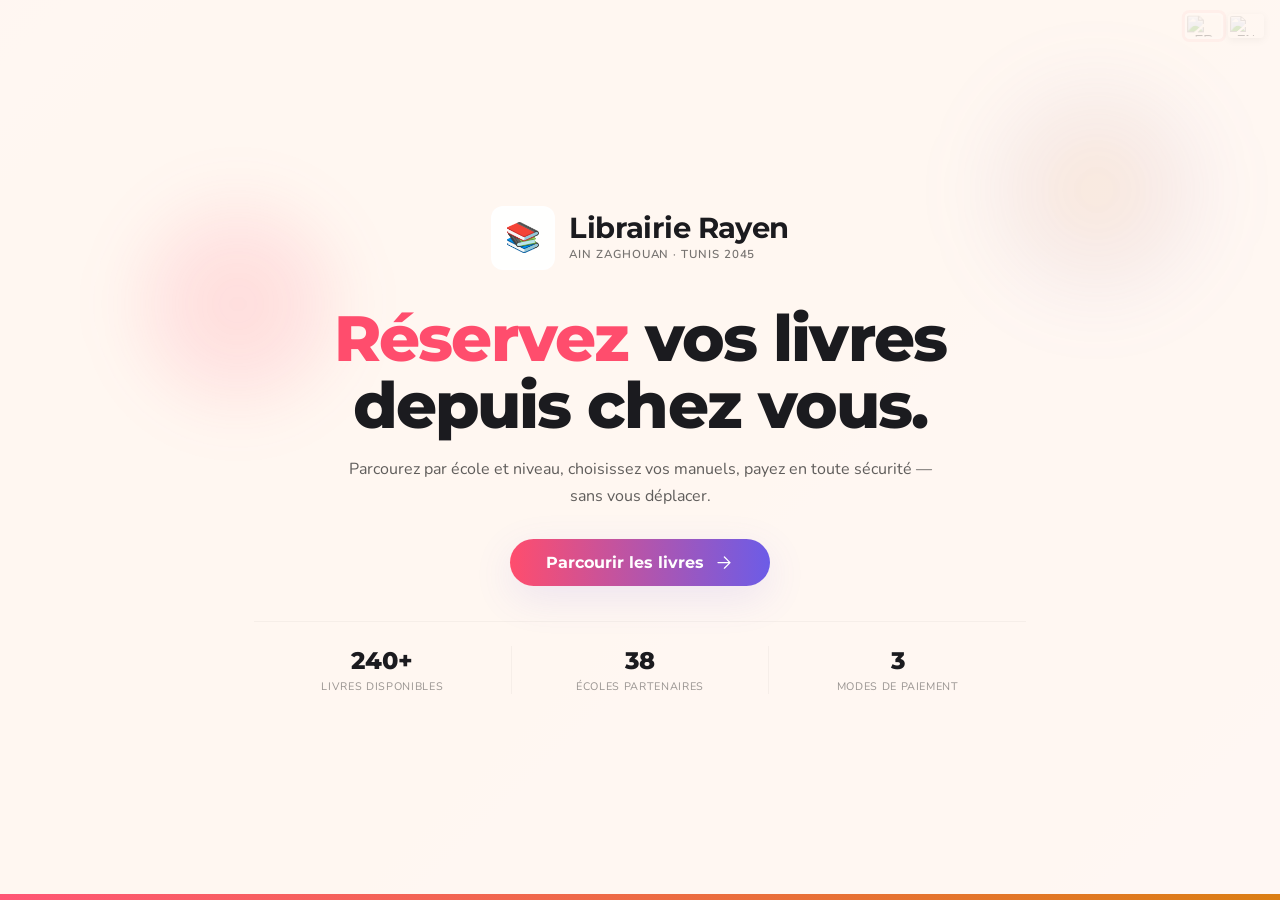
==== index.html @ 4db8aa63 "Add files via upload" ====
<!DOCTYPE html>
<html lang="fr">
<head>
<meta charset="UTF-8">
<meta name="viewport" content="width=device-width, initial-scale=1.0">
<title>Librairie Rayen</title>
<link href="https://fonts.googleapis.com/css2?family=Montserrat:wght@600;700&family=Nunito:wght@400;600&family=Sora:wght@400;500;600;700;800&family=Inter:wght@400;500;600&display=swap" rel="stylesheet">
<script src="https://cdnjs.cloudflare.com/ajax/libs/jspdf/2.5.1/jspdf.umd.min.js"></script>
<script src="https://cdnjs.cloudflare.com/ajax/libs/xlsx/0.18.5/xlsx.full.min.js"></script>
<script src="https://www.gstatic.com/firebasejs/9.22.0/firebase-app-compat.js"></script>
<script src="https://www.gstatic.com/firebasejs/9.22.0/firebase-database-compat.js"></script>
<script src="https://www.gstatic.com/firebasejs/9.22.0/firebase-storage-compat.js"></script>
<link rel="icon" href="logo.png" type="image/png">
<link rel="stylesheet" href="style.css?v=10">
</head>
<body>

<!-- SVG sprite -->
<svg xmlns="http://www.w3.org/2000/svg" style="display:none">
  <symbol id="icon-search" viewBox="0 0 24 24">
    <path d="M21 21l-4.35-4.35M10.5 18a7.5 7.5 0 1 1 0-15 7.5 7.5 0 0 1 0 15z" stroke="currentColor" stroke-width="1.6" stroke-linecap="round" stroke-linejoin="round" fill="none"/>
  </symbol>
  <symbol id="icon-cart" viewBox="0 0 24 24">
    <path d="M3 3h2l.8 4.8A2 2 0 0 0 7.8 10h8.4a2 2 0 0 0 1.98-1.68L20 6H6" stroke="currentColor" stroke-width="1.6" stroke-linecap="round" stroke-linejoin="round" fill="none"/>
    <circle cx="9" cy="20" r="1.4" fill="currentColor"/><circle cx="18" cy="20" r="1.4" fill="currentColor"/>
  </symbol>
  <symbol id="icon-book-stack" viewBox="0 0 24 24">
    <path d="M3 6h14v11H3zM21 5v13" stroke="currentColor" stroke-width="1.4" stroke-linecap="round" stroke-linejoin="round" fill="none"/>
    <path d="M3 10h14" stroke="currentColor" stroke-width="1.2" stroke-linecap="round" />
  </symbol>
  <symbol id="icon-phone" viewBox="0 0 24 24">
    <path d="M22 16.92v3a1 1 0 0 1-1.11 1 19.76 19.76 0 0 1-8.63-3.07 19.5 19.5 0 0 1-6-6A19.76 19.76 0 0 1 3.09 3.11 1 1 0 0 1 4.1 2h3a1 1 0 0 1 1 .75c.12.56.33 1.1.61 1.6a1 1 0 0 1-.24 1.08L7.6 7.6a14 14 0 0 0 6 6l1.1-1.1a1 1 0 0 1 1.08-.24c.5.28 1.04.49 1.6.61a1 1 0 0 1 .75 1v3z" fill="none" stroke="currentColor" stroke-width="1.4" stroke-linecap="round" stroke-linejoin="round"/>
  </symbol>
  <symbol id="icon-user" viewBox="0 0 24 24">
    <path d="M20 21v-2a4 4 0 0 0-4-4H8a4 4 0 0 0-4 4v2" stroke="currentColor" stroke-width="1.4" stroke-linecap="round" stroke-linejoin="round" fill="none"/>
    <circle cx="12" cy="7" r="4" stroke="currentColor" stroke-width="1.4" fill="none"/>
  </symbol>
  <symbol id="icon-check" viewBox="0 0 24 24">
    <path d="M20 6L9 17l-5-5" stroke="currentColor" stroke-width="1.8" stroke-linecap="round" stroke-linejoin="round" fill="none"/>
  </symbol>
  <symbol id="icon-arrow-right" viewBox="0 0 24 24">
    <path d="M5 12h14M13 5l7 7-7 7" stroke="currentColor" stroke-width="1.6" stroke-linecap="round" stroke-linejoin="round" fill="none"/>
  </symbol>
</svg>

<!-- Draggable lang flags -->
<div id="langBar">
  <button class="lbtn on" onclick="setLang('fr')" title="Français"><img src="https://flagcdn.com/w40/fr.png" alt="FR"></button>
  <button class="lbtn" onclick="setLang('en')" title="English"><img src="https://flagcdn.com/w40/gb.png" alt="EN"></button>
</div>
<div class="toast" id="toast"></div>

<!-- ════ PAGE 1 — HERO ════ -->
<div class="page active" id="p1">
  <div class="hero-geo" aria-hidden="true"></div>
  <div class="hero-bg" aria-hidden="true" style="background-image:url('https://images.unsplash.com/photo-1503264116251-35a269479413?auto=format&fit=crop&w=1600&q=80')"></div>
  <div class="hero-stripe"></div>
  <div class="hero-body">
    <div class="hbrand">
      <div class="hlogo" id="hLogo"><img id="hLogoImg" src="" alt="" style="display:none"><span class="hfb" id="hLogoFb">📚</span></div>
      <div class="hname-wrap">
        <div class="hname" id="hName">Librairie Rayen</div>
        <div class="htag" id="hTag">Ain Zaghouan · Tunis 2045</div>
      </div>
    </div>
    <h1 class="hero-h1"><em data-t="h1a">Réservez</em> <span data-t="h1b">vos livres</span><br><span data-t="h1c">depuis chez vous.</span></h1>
    <p class="hero-sub" id="heroSub">Parcourez par école et niveau, choisissez vos manuels, payez en toute sécurité — sans vous déplacer.</p>
    <button class="hero-cta" onclick="go('p2')">
      <span data-t="ctabtn">Parcourir les livres</span>
      <svg class="icon icon-arrow-right" aria-hidden="true"><use href="#icon-arrow-right"></use></svg>
    </button>
    <div class="hmetrics">
      <div class="hm"><div class="hm-val">240+</div><div class="hm-lbl" data-t="m1">Livres disponibles</div></div>
      <div class="hm"><div class="hm-val">38</div><div class="hm-lbl" data-t="m2">Écoles partenaires</div></div>
      <div class="hm"><div class="hm-val">3</div><div class="hm-lbl" data-t="m3">Modes de paiement</div></div>
    </div>
  </div>
</div>

<!-- ════ PAGE 2 — CATALOG ════ -->
<div class="page" id="p2">
  <nav class="topnav">
    <div class="nav-brand">
      <div class="nav-lb" id="nLb2"><img id="nLi2" src="" alt="" style="display:none"><span class="nfb" id="nLf2">📚</span></div>
      <div class="nav-n" id="nN2">Librairie Rayen</div>
    </div>
    <div class="nav-acts">
      <button class="nbtn" onclick="go('p1')" data-t="back">← Accueil</button>
      <button class="nbtn cta" onclick="showAdminLogin()">Admin</button>
    </div>
  </nav>
  <div class="pbody">
    <div class="phead"><h1 data-t="p2title">Trouvez vos livres</h1><p id="p2sub">Sélectionnez votre école et votre niveau pour voir la liste des manuels.</p></div>
    <div class="srch-wrap">
      <span class="srch-ico" aria-hidden="true">
        <svg class="icon icon-search" role="img" aria-hidden="true"><use href="#icon-search"></use></svg>
      </span>
      <input class="srch-inp" id="srch" data-t-ph="searchph" placeholder="Rechercher — titre, matière, EAN..." oninput="doSearch(this.value)">
      <button class="srch-clr" id="srchClr" onclick="clearSearch()">✕</button>
    </div>
    <div class="fbar">
      <div class="fg"><label data-t="schoollbl">École</label>
        <select id="schoolSel" onchange="onSchoolChange()"><option value="" data-t-opt="chooseschool">— Choisir une école —</option></select>
      </div>
      <div class="fg"><label data-t="levellbl">Niveau</label>
        <select id="levelSel"><option value="" data-t-opt="chooselevel">— Choisir un niveau —</option></select>
      </div>
      <button class="fbtn" onclick="filterBooks()" data-t="search">Rechercher</button>
    </div>
    <div id="booksArea">
      <div class="empty-state"><span class="es-ico" aria-hidden="true"><svg class="icon icon-book-stack" role="img" aria-hidden="true"><use href="#icon-book-stack"></use></svg></span><div class="es-title" data-t="empty1">Sélectionnez votre école et niveau</div><p data-t="empty2">Utilisez les filtres ci-dessus pour trouver les manuels requis.</p></div>
    </div>
  </div>
  <div class="cart-bar" id="cartBar">
    <div class="cart-left">
      <span class="cbadge" id="cbadge">0 article(s)</span>
      <span class="ctot-lbl"><span data-t="total">Total :</span> <strong id="ctot">0.000 TND</strong></span>
    </div>
    <div class="cart-actions">
      <button class="cart-btn btn-reserve" id="btnRes" onclick="go('p4')" disabled>
        <svg class="icon icon-check" aria-hidden="true"><use href="#icon-check"></use></svg>
        <span data-t="butnres">Réserver</span>
      </button>
      <button class="cart-btn btn-order" id="btnOrd" onclick="go('p3')" disabled>
        <svg class="icon icon-cart" aria-hidden="true"><use href="#icon-cart"></use></svg>
        <span data-t="butnord">Commander</span>
      </button>
      <button class="cart-btn btn-devis" id="btnDevis" onclick="go('p5')" disabled>
        📋
        <span>Devis</span>
      </button>
    </div>
  </div>
</div>

<!-- ════ PAGE 3 — COMMANDER ════ -->
<div class="page" id="p3">
  <nav class="topnav">
    <div class="nav-brand">
      <div class="nav-lb" id="nLb3"><img id="nLi3" src="" alt="" style="display:none"><span class="nfb" id="nLf3">📚</span></div>
      <div class="nav-n" id="nN3">Librairie Rayen</div>
    </div>
    <div class="nav-acts"><button class="nbtn" onclick="go('p2')" data-t="backbooks">← Retour</button></div>
  </nav>
  <div class="pbody">
    <div class="phead"><h1 data-t="p3title">Finaliser la commande</h1><p data-t="p3sub">Vérifiez votre sélection, remplissez vos coordonnées et confirmez.</p></div>
    <div class="co-grid">
      <div>
        <div class="cocard">
          <div class="coh"><span class="dot"></span><span data-t="yourinfo">Vos informations</span></div>
          <div class="fgrp"><label data-t="fullname">Nom complet</label><input type="text" id="fname" placeholder="Ahmed Ben Salah" oninput="syncCard()"></div>
          <div class="frow">
            <div class="fgrp"><label data-t="phone">Téléphone</label><input type="tel" id="fphone" placeholder="+216 XX XXX XXX"></div>
            <div class="fgrp"><label data-t="emaill">Email (optionnel)</label><input type="email" id="femail" placeholder="ahmed@email.com"></div>
          </div>
          <div class="fgrp"><label data-t="addresslbl">Adresse de livraison</label><textarea id="faddr" placeholder="Rue, Ville, Code postal, Gouvernorat..."></textarea></div>
        </div>
        <div class="cocard">
          <div class="coh"><span class="dot"></span><span data-t="paymethod">Mode de paiement</span></div>
          <div class="ptabs">
            <button class="ptab on" onclick="switchPay('visa')">💳 Visa Card</button>
            <button class="ptab" onclick="switchPay('edinar')">🇹🇳 E-Dinar</button>
            <button class="ptab" onclick="switchPay('cash')">💵 <span data-t="cash">Espèces</span></button>
          </div>
          <div class="ppanel on" id="pp-visa">
            <div class="card-vis">
              <div class="cv-chip"></div>
              <div class="cv-num" id="cvNum">•••• •••• •••• ••••</div>
              <div class="cv-foot">
                <div><div style="font-size:.58rem;opacity:.6;margin-bottom:2px" data-t="holder">TITULAIRE</div><div id="cvName" style="font-family:'Sora',sans-serif;font-weight:700;font-size:.8rem">VOTRE NOM</div></div>
                <div style="text-align:right"><div style="font-size:.58rem;opacity:.6;margin-bottom:2px">EXPIRE</div><div id="cvExp" style="font-family:'Sora',sans-serif;font-weight:700;font-size:.8rem">MM/AA</div></div>
              </div>
            </div>
            <div class="fgrp"><label data-t="cardnum">Numéro de carte</label><input type="text" id="vc-n" placeholder="1234 5678 9012 3456" maxlength="19" oninput="fmtCard(this);syncCard()"></div>
            <div class="frow">
              <div class="fgrp"><label data-t="expiry">Expiration</label><input type="text" id="vc-e" placeholder="MM/AA" maxlength="5" oninput="fmtExp(this);syncCard()"></div>
              <div class="fgrp"><label>CVV</label><input type="text" id="vc-c" placeholder="•••" maxlength="3"></div>
            </div>
          </div>
          <div class="ppanel" id="pp-edinar">
            <div class="edin-vis">
              <div style="font-family:'Sora',sans-serif;font-size:.98rem;font-weight:700">🇹🇳 Carte E-Dinar</div>
              <div><div style="font-family:'Sora',sans-serif;font-size:.88rem;letter-spacing:.18em;opacity:.85" id="edNum">•••• •••• •••• ••••</div><div style="font-size:.68rem;opacity:.6;margin-top:3px" id="edName">TITULAIRE</div></div>
            </div>
            <div class="fgrp"><label data-t="edinarlbl">Numéro E-Dinar</label><input type="text" id="ed-n" placeholder="1234 5678 9012 3456" maxlength="19" oninput="fmtCard(this);syncEdinar()"></div>
            <div class="fgrp"><label data-t="pinlbl">Code PIN</label><input type="password" id="ed-p" placeholder="••••" maxlength="4"></div>
          </div>
          <div class="ppanel" id="pp-cash">
            <div class="cash-panel">
              <div class="cash-ico">💵</div>
              <div class="cash-title" data-t="cash-title">Paiement à la livraison</div>
              <p class="cash-sub" data-t="cash-sub">Vos livres seront préparés et livrés. Vous payez en espèces à la réception. Aucune carte requise.</p>
            </div>
          </div>
        </div>
      </div>
      <div>
        <div class="cocard">
          <div class="coh"><span class="dot"></span><span data-t="ordersumm">Récapitulatif</span></div>
          <div id="orderSumm"></div>
          <button class="cfm-btn" onclick="confirmOrder('order')" data-t="confirmpay">Confirmer la commande →</button>
          <div class="sec-note">🔒 <span data-t="secured">Sécurisé · Données protégées</span></div>
        </div>
      </div>
    </div>
  </div>
</div>

<!-- ════ PAGE 4 — RÉSERVER ════ -->
<div class="page" id="p4">
  <nav class="topnav">
    <div class="nav-brand">
      <div class="nav-lb" id="nLb4"><img id="nLi4" src="" alt="" style="display:none"><span class="nfb" id="nLf4">📚</span></div>
      <div class="nav-n" id="nN4">Librairie Rayen</div>
    </div>
    <div class="nav-acts"><button class="nbtn" onclick="go('p2')" data-t="backbooks">← Retour</button></div>
  </nav>
  <div class="pbody" style="max-width:620px">
    <div class="phead" style="margin-bottom:1.4rem">
      <h1 data-t="p4title">Réserver mes livres</h1>
      <p data-t="p4sub">Laissez vos coordonnées pour confirmer la réservation.</p>
    </div>
    <div class="delivery-notice">
      <div class="dn-ico">🚚</div>
      <div class="dn-text">
        <div class="dn-title" data-t="dn-title">Délai de disponibilité</div>
        <div class="dn-body" id="deliveryNotice">Votre commande sera disponible en magasin ou livrée à domicile sous <strong>3 à 5 jours ouvrables</strong> après confirmation de la réservation. Vous recevrez un appel de notre équipe pour vous informer de la date exacte. Librairie Rayen — Tél : +216 46.881.645.<br><br>⚠️ <strong>Un acompte de 30% du montant total</strong> est requis au moment de la réservation pour confirmer votre commande.</div>
      </div>
    </div>
    <div class="res-summ" id="resSumm"></div>
    <div class="cocard" style="margin-bottom:0">
      <div class="coh"><span class="dot" style="background:var(--green)"></span><span data-t="yourinfo">Vos informations</span></div>
      <div class="fgrp"><label data-t="fullname">Nom complet</label><input type="text" id="rfname" placeholder="Ahmed Ben Salah" oninput="syncResCard();syncResEdinar()"></div>
      <div class="fgrp"><label data-t="phone">Téléphone</label><input type="tel" id="rfphone" placeholder="+216 XX XXX XXX"></div>
      <div class="coh" style="margin-top:.8rem"><span class="dot" style="background:var(--green)"></span><span data-t="paymethod">Mode de paiement</span></div>
      <div class="ptabs">
        <button class="ptab on" id="rtab-cash" onclick="switchResPay('cash')">💵 <span data-t="cash">Espèces</span></button>
        <button class="ptab" id="rtab-visa" onclick="switchResPay('visa')">💳 Visa Card</button>
        <button class="ptab" id="rtab-edinar" onclick="switchResPay('edinar')">🇹🇳 E-Dinar</button>
      </div>
      <div class="ppanel on" id="rp-cash">
        <div class="cash-panel">
          <div class="cash-ico">💵</div>
          <div class="cash-title" data-t="cash-title">Paiement à la livraison</div>
          <p class="cash-sub" data-t="cash-sub">Vos livres seront préparés et livrés. Vous payez en espèces à la réception.</p>
        </div>
      </div>
      <div class="ppanel" id="rp-visa">
        <div class="card-vis">
          <div class="cv-chip"></div>
          <div class="cv-num" id="rcvNum">•••• •••• •••• ••••</div>
          <div class="cv-foot">
            <div><div style="font-size:.58rem;opacity:.6;margin-bottom:2px" data-t="holder">TITULAIRE</div><div id="rcvName" style="font-family:'Sora',sans-serif;font-weight:700;font-size:.8rem">VOTRE NOM</div></div>
            <div style="text-align:right"><div style="font-size:.58rem;opacity:.6;margin-bottom:2px">EXPIRE</div><div id="rcvExp" style="font-family:'Sora',sans-serif;font-weight:700;font-size:.8rem">MM/AA</div></div>
          </div>
        </div>
        <div class="fgrp"><label data-t="cardnum">Numéro de carte</label><input type="text" id="rvc-n" placeholder="1234 5678 9012 3456" maxlength="19" oninput="fmtCard(this);syncResCard()"></div>
        <div class="frow">
          <div class="fgrp"><label data-t="expiry">Expiration</label><input type="text" id="rvc-e" placeholder="MM/AA" maxlength="5" oninput="fmtExp(this);syncResCard()"></div>
          <div class="fgrp"><label>CVV</label><input type="text" id="rvc-c" placeholder="•••" maxlength="3"></div>
        </div>
      </div>
      <div class="ppanel" id="rp-edinar">
        <div class="edin-vis">
          <div style="font-family:'Sora',sans-serif;font-size:.98rem;font-weight:700">🇹🇳 Carte E-Dinar</div>
          <div><div style="font-family:'Sora',sans-serif;font-size:.88rem;letter-spacing:.18em;opacity:.85" id="redNum">•••• •••• •••• ••••</div><div style="font-size:.68rem;opacity:.6;margin-top:3px" id="redName">TITULAIRE</div></div>
        </div>
        <div class="fgrp"><label data-t="edinarlbl">Numéro E-Dinar</label><input type="text" id="red-n" placeholder="1234 5678 9012 3456" maxlength="19" oninput="fmtCard(this);syncResEdinar()"></div>
        <div class="fgrp"><label data-t="pinlbl">Code PIN</label><input type="password" id="red-p" placeholder="••••" maxlength="4"></div>
      </div>
      <div style="margin-top:1rem;border-top:1px solid var(--bd);padding-top:1rem">
        <div class="coh" style="margin-bottom:.65rem"><span class="dot" style="background:var(--orange)"></span><span>Avance souhaitée</span></div>
        <div style="background:var(--op);border:1.5px solid var(--olt);border-radius:var(--rs);padding:.85rem 1rem">
          <div style="display:flex;align-items:center;justify-content:space-between;margin-bottom:.55rem">
            <span style="font-size:.8rem;color:var(--tx2);font-weight:500">Minimum requis (30%)</span>
            <span id="avanceMin30" style="font-family:'Sora',sans-serif;font-weight:700;font-size:.85rem;color:var(--oh)">—</span>
          </div>
          <div style="display:flex;align-items:center;gap:.6rem">
            <input type="number" id="avanceInput" min="0" step="0.001" placeholder="Laisser vide = 30% minimum"
              style="flex:1;padding:9px 12px;border:1.5px solid var(--olt);border-radius:var(--rs);font-size:.88rem;outline:none;font-family:'Inter',sans-serif;background:white;color:var(--tx);transition:border-color .18s"
              oninput="checkAvance(this)">
            <span style="font-size:.85rem;font-weight:700;color:var(--oh);white-space:nowrap">TND</span>
          </div>
          <div id="avanceMsg" style="font-size:.75rem;margin-top:6px;color:var(--tx3)">Vous pouvez payer plus de 30% si vous le souhaitez.</div>
        </div>
      </div>
      <button class="res-submit" onclick="confirmOrder('reserve')" data-t="confirmres">Confirmer la réservation 📋</button>
    </div>
  </div>
</div>

<!-- ════ PAGE 5 — DEVIS ════ -->
<div class="page" id="p5">
  <nav class="topnav">
    <div class="nav-brand">
      <div class="nav-lb" id="nLb5"><img id="nLi5" src="" alt="" style="display:none"><span class="nfb" id="nLf5">📚</span></div>
      <div class="nav-n" id="nN5">Librairie Rayen</div>
    </div>
    <div class="nav-acts"><button class="nbtn" onclick="go('p2')">← Retour</button></div>
  </nav>
  <div class="pbody" style="max-width:680px">
    <div class="phead" style="margin-bottom:1.4rem">
      <h1>📋 Mon Devis</h1>
      <p>Consultez votre devis et téléchargez-le en PDF.</p>
    </div>
    <div class="cocard" style="margin-bottom:1.2rem">
      <div class="coh"><span class="dot"></span><span>Vos informations <em style="font-size:.75rem;font-weight:400;color:var(--tx3)">(optionnel)</em></span></div>
      <div class="fgrp"><label>Nom complet</label><input type="text" id="dv-name" placeholder="Ahmed Ben Salah"></div>
      <div class="fgrp"><label>Téléphone</label><input type="tel" id="dv-phone" placeholder="+216 XX XXX XXX"></div>
    </div>
    <div id="devisSumm"></div>
    <button class="cfm-btn" onclick="dlDevisPDF()" style="margin-top:1.2rem">📄 Télécharger le Devis PDF</button>
    <div class="sec-note" style="margin-top:.7rem">📋 <span>Devis non contractuel · Valable 30 jours</span></div>
  </div>
</div>

<!-- ════ ADMIN LOGIN ════ -->
<div id="al-page">
  <div style="position:absolute;top:16px;left:18px;display:flex;align-items:center;gap:9px">
    <div class="nav-lb"><img id="alLi" src="" alt="" style="display:none;width:100%;height:100%;object-fit:cover"><span id="alLf">📚</span></div>
    <span style="font-family:'Montserrat',sans-serif;font-size:.88rem;font-weight:700;color:#fff;opacity:.85" id="alN">Librairie Rayen</span>
  </div>
  <div class="alcard">
    <div class="alcard-ico">🔐</div>
    <h2 data-t="adminlogin">Accès Admin</h2>
    <p data-t="adminloginsub">Entrez vos identifiants pour accéder au tableau de bord.</p>
    <input class="alf" type="text" id="al-u" placeholder="Identifiant">
    <input class="alf" type="password" id="al-p" placeholder="Mot de passe">
    <button class="al-sub" onclick="doLogin()" data-t="signin">Se connecter</button>
    <div class="al-err" id="alerr"></div>
    <button onclick="go('p1')" style="margin-top:.7rem;background:none;border:none;color:var(--tx3);cursor:pointer;font-size:.78rem;text-decoration:underline" data-t="backsite">← Retour au site</button>
  </div>
</div>

<!-- ════ ADMIN DASHBOARD ════ -->
<div id="adm-page">
  <div class="adm-nav">
    <div class="adm-brand">
      <div class="adm-lb" id="aLb"><img id="aLi" src="" alt="" style="display:none;width:100%;height:100%;object-fit:cover"><span class="afb" id="aLf">📚</span></div>
      <div class="adm-n" id="aN">Librairie Rayen</div>
      <span class="adm-tag">ADMIN</span>
    </div>
    <div style="display:flex;align-items:center;gap:.7rem">
      <button id="remiseToggleBtn" onclick="toggleRemise()" title="Activer / Désactiver la remise 10%" style="background:rgba(255,255,255,.12);border:1.5px solid rgba(255,255,255,.25);border-radius:999px;padding:6px 14px;color:white;font-size:.78rem;font-weight:700;cursor:pointer;display:flex;align-items:center;gap:6px;transition:all .2s">
        🏷️ Remise 10% : <span id="remiseBadge" style="background:rgba(255,255,255,.2);border-radius:4px;padding:1px 7px">OFF</span>
      </button>
      <div style="display:flex;align-items:center;gap:0;background:rgba(255,255,255,.12);border:1.5px solid #20cf9e;border-radius:999px;overflow:hidden;transition:all .2s" id="acompteWrap">
        <button onclick="toggleAcompte()" title="Activer / Désactiver l'acompte" style="background:none;border:none;padding:6px 12px;color:white;font-size:.78rem;font-weight:700;cursor:pointer;display:flex;align-items:center;gap:6px;white-space:nowrap">
          💳 Avance : <span id="acompteBadge" style="background:#20cf9e;border-radius:4px;padding:1px 7px">ON</span>
        </button>
        <div id="acompteInputArea" style="display:flex;align-items:center;gap:4px;padding:0 10px 0 0">
          <input id="acompteInp" type="number" min="0" step="0.001" placeholder="30%" title="Laisser vide = 30% · Minimum 30% du total"
            style="width:72px;padding:3px 6px;border-radius:4px;border:none;font-size:.78rem;font-weight:600;outline:none;text-align:center;background:rgba(255,255,255,.9);color:#1B1B1F"
            oninput="validateAcompteInp(this)" onchange="saveAcompteDefault(this)">
          <span style="color:rgba(255,255,255,.7);font-size:.75rem">TND</span>
        </div>
      </div>
      <button id="exceptionBtn" onclick="toggleException()" title="Autoriser une avance inférieure à 30% (exception admin)" style="background:rgba(255,255,255,.12);border:1.5px solid rgba(255,165,0,.6);border-radius:999px;padding:6px 14px;color:white;font-size:.78rem;font-weight:700;cursor:pointer;display:flex;align-items:center;gap:6px;transition:all .2s">
        ⚡ Exception : <span id="exceptionBadge" style="background:rgba(255,255,255,.2);border-radius:4px;padding:1px 7px">OFF</span>
      </button>
      <button id="livraisonToggleBtn" onclick="toggleLivraison()" title="Activer/désactiver les frais de livraison" style="background:rgba(255,255,255,.12);border:1.5px solid rgba(255,255,255,.25);border-radius:999px;padding:6px 14px;color:white;font-size:.78rem;font-weight:700;cursor:pointer;display:flex;align-items:center;gap:6px;transition:all .2s">
        🚚 Livraison : <span id="livraisonBadge" style="background:rgba(255,255,255,.2);border-radius:4px;padding:1px 7px">ON</span>
      </button>
      <button class="adm-out" onclick="logout()" data-t="signout">Déconnexion →</button>
    </div>
  </div>
  <div class="adm-tabs">
    <button class="atab on" onclick="aTab(0)">📊 <span data-t="tab-dash">Tableau de bord</span></button>
    <button class="atab" onclick="aTab(1)">📦 <span data-t="tab-res">Commandes</span></button>
    <button class="atab" onclick="aTab(2)">📋 <span data-t="tab-resv">Réservations</span></button>
    <button class="atab" onclick="aTab(3)">👥 <span data-t="tab-cli">Clients</span></button>
    <button class="atab" onclick="aTab(4)">🧾 <span data-t="tab-rec">Reçus</span></button>
    <button class="atab" onclick="aTab(5)">⚙️ <span data-t="tab-set">Paramètres</span></button>
    <button class="atab" onclick="aTab(6)">📤 <span>Fournisseur</span></button>
  </div>
  <div class="abody">
    <div class="tpanel on" id="tp-0"><div class="stats-row" id="statsRow"></div><div id="recentWrap"></div></div>
    <div class="tpanel" id="tp-1"><div class="twrap"><table class="dtable"><thead><tr><th>#</th><th>Nom</th><th>Tél</th><th>Adresse</th><th>École</th><th>Niveau</th><th>Qté</th><th>Total</th><th>Paiement</th><th>Statut</th><th>Date</th><th>Action</th></tr></thead><tbody id="ordBody"></tbody></table></div><div id="ordMore" style="text-align:center;margin-top:10px"></div></div>
    <div class="tpanel" id="tp-2"><div class="twrap"><table class="dtable"><thead><tr><th>#</th><th>Nom</th><th>Tél</th><th>École</th><th>Niveau</th><th>Qté</th><th>Total</th><th>Paiement</th><th>Statut</th><th>Date</th><th>Action</th></tr></thead><tbody id="resvBody"></tbody></table></div><div id="resvMore" style="text-align:center;margin-top:10px"></div></div>
    <div class="tpanel" id="tp-3"><div class="twrap"><table class="dtable"><thead><tr><th>#</th><th>Nom</th><th>Tél</th><th>Adresse</th><th>Commandes</th><th>Dépensé</th><th>Dernière</th></tr></thead><tbody id="cliBody"></tbody></table></div><div id="cliMore" style="text-align:center;margin-top:10px"></div></div>
    <div class="tpanel" id="tp-4"><div class="sec-h">🧾 <span data-t="receipts-list">Tous les reçus</span></div><div class="twrap" id="recWrap"></div><div id="recMore" style="text-align:center;margin-top:10px"></div></div>
    <div class="tpanel" id="tp-5">
      <div class="set-grid">
        <!-- Identity -->
        <div class="set-card">
          <h3>🏷️ Identité de la librairie</h3>
          <div style="margin-bottom:.65rem">
            <div style="display:flex;gap:18px;flex-wrap:wrap">
              <div>
                <div style="font-size:.67rem;font-weight:700;color:var(--tx3);text-transform:uppercase;letter-spacing:.07em;margin-bottom:4px">🖼️ Logo page d'accueil</div>
                <div style="font-size:.62rem;color:var(--tx3);margin-bottom:6px">Grand logo affiché sur la page principale</div>
                <label for="logoFile" class="logo-drop" style="display:block;cursor:pointer;max-width:180px">
                  <div class="logo-prev"><img id="lpImg" src="" alt="" style="display:none"><span class="lpfb" id="lpFb">📚</span></div>
                  <div style="font-family:'Sora',sans-serif;font-weight:600;font-size:.75rem;color:var(--orange)">Cliquer pour uploader</div>
                  <div style="font-size:.65rem;color:var(--tx3);margin-top:2px">PNG · JPG · SVG</div>
                </label>
                <input type="file" id="logoFile" accept="image/*" style="display:none" onchange="uploadLogo(this)">
                <button onclick="clearLogo()" style="margin-top:6px;background:#FEE2E2;border:none;border-radius:6px;padding:5px 12px;font-size:.7rem;color:#B91C1C;cursor:pointer;font-weight:600">🗑️ Effacer</button>
              </div>
              <div>
                <div style="font-size:.67rem;font-weight:700;color:var(--tx3);text-transform:uppercase;letter-spacing:.07em;margin-bottom:4px">🔵 Logo barre de navigation</div>
                <div style="font-size:.62rem;color:var(--tx3);margin-bottom:6px">Petit logo rond affiché en haut des pages</div>
                <label for="logoNavFile" class="logo-drop" style="display:block;cursor:pointer;max-width:180px">
                  <div class="logo-prev"><img id="lpNavImg" src="" alt="" style="display:none"><span class="lpfb" id="lpNavFb">🔵</span></div>
                  <div style="font-family:'Sora',sans-serif;font-weight:600;font-size:.75rem;color:var(--orange)">Cliquer pour uploader</div>
                  <div style="font-size:.65rem;color:var(--tx3);margin-top:2px">PNG · JPG · SVG</div>
                </label>
                <input type="file" id="logoNavFile" accept="image/*" style="display:none" onchange="uploadNavLogo(this)">
                <button onclick="clearNavLogo()" style="margin-top:6px;background:#FEE2E2;border:none;border-radius:6px;padding:5px 12px;font-size:.7rem;color:#B91C1C;cursor:pointer;font-weight:600">🗑️ Effacer</button>
              </div>
            </div>
          </div>
          <div class="srow"><span class="srow-lbl">Nom</span><input class="sinp" id="s-name" value="Librairie Rayen"></div>
          <div class="srow"><span class="srow-lbl">Accroche</span><input class="sinp" id="s-tag" value="Ain Zaghouan · Tunis 2045"></div>
          <div class="srow"><span class="srow-lbl">Téléphone</span><input class="sinp" id="s-tel" value="24 07 73 19"></div>
          <div class="srow"><span class="srow-lbl">Matricule Fiscal</span><input class="sinp" id="s-mf" value="1327827/GAM/000"></div>
          <div class="srow"><span class="srow-lbl">Adresse</span><input class="sinp" id="s-addr" value="Ain Zaghouan, Tunis 2045"></div>
          <button class="save-btn" onclick="saveIdentity()">💾 Sauvegarder</button>
        </div>
        <!-- Texts & Fees -->
        <div class="set-card">
          <h3>✏️ Textes & Frais</h3>
          <div class="srow"><span class="srow-lbl">Sous-titre héro</span><input class="sinp" id="s-hsub" value="Parcourez par école et niveau, payez en toute sécurité."></div>
          <div class="srow"><span class="srow-lbl">Frais de livraison (TND)</span><input class="sinp" id="s-del" type="number" step="0.5" value="3.000"></div>
          <div class="srow"><span class="srow-lbl">Note de livraison</span><input class="sinp" id="s-dnote" value="3 à 5 jours ouvrables après confirmation."></div>
          <button class="save-btn" onclick="saveTexts()">💾 Sauvegarder</button>
        </div>
        <!-- Order Button Control -->
        <div class="set-card">
          <h3>🛒 Bouton Commander</h3>
          <div class="srow" style="align-items:center;justify-content:space-between">
            <div>
              <span class="srow-lbl" style="display:block;margin-bottom:3px">Activer la commande en ligne</span>
              <span id="ord-status-lbl" style="font-size:.75rem;color:var(--tx3)">Les clients peuvent passer commande</span>
            </div>
            <label class="tog-wrap" title="Activer / Désactiver le bouton Commander">
              <input type="checkbox" id="tog-order" checked onchange="toggleOrderMode(this.checked)">
              <span class="tog-track"><span class="tog-thumb"></span></span>
            </label>
          </div>
          <div id="ord-alert" style="display:none;margin-top:.7rem;padding:9px 13px;background:#FEF0E8;border:1.5px solid var(--orange);border-radius:var(--rs);font-size:.8rem;color:var(--oh);font-weight:600">
            ⚠️ Le bouton Commander est désactivé — les clients ne peuvent pas passer de commande.
          </div>
        </div>
        <!-- Credentials -->
        <div class="set-card">
          <h3>🔑 Identifiants Admin</h3>
          <div class="srow"><span class="srow-lbl">Identifiant</span><input class="sinp" id="s-usr" value="admin"></div>
          <div class="srow"><span class="srow-lbl">Nouveau mot de passe</span><input class="sinp" id="s-pw" type="password" placeholder="••••••••"></div>
          <div class="srow"><span class="srow-lbl">Confirmer</span><input class="sinp" id="s-pw2" type="password" placeholder="••••••••"></div>
          <button class="save-btn" onclick="saveCreds()">💾 Sauvegarder</button>
        </div>
        <!-- Schools & Levels -->
        <div class="set-card">
          <h3>🏫 Écoles & Niveaux</h3>
          <div class="sl-grid">
            <div class="sl-col">
              <h4>Écoles</h4>
              <div class="tag-list" id="schoolTags"></div>
              <div class="trow"><input class="tinp" id="newSchool" placeholder="Ajouter une école..."><button class="tadd" onclick="addSchool()">+ Add</button></div>
            </div>
            <div class="sl-col">
              <h4>Niveaux par école</h4>
              <select id="schoolForLv" onchange="renderLvTags()" style="width:100%;padding:6px 9px;border:1.5px solid var(--bd);border-radius:var(--rs);font-size:.78rem;outline:none;font-family:'Inter',sans-serif;margin-bottom:.4rem;background:var(--slate)"><option value="">— Sélectionner école —</option></select>
              <div style="font-size:.7rem;font-weight:700;color:var(--tx3);margin-bottom:4px">Type d'école — générer les niveaux standards :</div>
              <div class="trow" style="margin-top:0;margin-bottom:.5rem;flex-wrap:wrap">
                <button class="tadd" style="background:#0EA5E9" title="GS, CP, CE1... 6ème...3ème... 2nde, 1ère, Terminale" onclick="generateStandardLevels('mission')">🏫 École de Mission</button>
                <button class="tadd" style="background:#8B5CF6" title="Maternelle, Préparatoire, 1ère...6ème année primaire, 7-9ème année, 1-3ème secondaire, Bac" onclick="generateStandardLevels('privee')">🏛️ École Privée</button>
              </div>
              <div class="tag-list" id="levelTags"></div>
              <div class="trow"><input class="tinp" id="newLv" placeholder="Ajouter un niveau..."><button class="tadd g" onclick="addLevel()">+ Add</button></div>
            </div>
          </div>
        </div>
        <!-- Books editor -->
        <div class="set-card" style="grid-column:1/-1">
          <h3>📚 Livres, EANs & Prix</h3>
          <div style="display:flex;gap:.6rem;margin-bottom:.75rem;flex-wrap:wrap">
            <select id="edSch" onchange="updEdLv()" style="padding:7px 10px;border:1.5px solid var(--bd);border-radius:var(--rs);font-size:.83rem;outline:none;font-family:'Inter',sans-serif;background:var(--slate)"><option value="">— École —</option></select>
            <select id="edLv" onchange="renderBookEd()" style="padding:7px 10px;border:1.5px solid var(--bd);border-radius:var(--rs);font-size:.83rem;outline:none;font-family:'Inter',sans-serif;background:var(--slate)"><option value="">— Niveau —</option></select>
          </div>
          <div id="bookEdArea" style="display:none">
            <div class="bed-hdr"><span>Titre</span><span>EAN-13</span><span>Matière</span><span>Prix HT</span><span>Img</span><span></span></div>
            <div id="bookRows"></div>
            <button class="add-bk" onclick="addBookRow()">+ Ajouter un livre</button>
            <button class="save-btn" onclick="saveBooks()" style="margin-left:.5rem">💾 Sauvegarder</button>
            <button class="save-btn" style="margin-left:.5rem;background:var(--orange);color:white" onclick="checkEanDuplicates()">🔍 Vérifier les EAN en double</button>
            <button class="save-btn" style="margin-left:.5rem;background:#DC2626;color:white" onclick="dedupeCurrentList()">🧹 Supprimer les doublons de cette liste</button>
            <button class="save-btn" style="margin-left:.5rem;background:#991B1B;color:white" onclick="dedupeBooksInLists()">🧹 Supprimer les doublons — toutes les écoles/niveaux</button>
            <label style="display:inline-flex;align-items:center;gap:.45rem;margin-left:.8rem;font-size:.78rem;color:var(--tx2);cursor:pointer" title="Recadre automatiquement l'image pour remplir la couverture sans bords blancs">
              <input type="checkbox" id="autoAdjustChk" onchange="autoAdjustImg=this.checked">
              ✂️ Ajuster l'image automatiquement
            </label>
            <div id="eanDupReport" style="margin-top:12px"></div>
          </div>
        </div>
        <!-- Import Excel -->
        <div class="set-card" style="grid-column:1/-1">
          <h3>📊 Importer depuis Excel</h3>
          <p style="font-size:.8rem;color:var(--tx3);margin-bottom:1rem">Le site traite tout automatiquement : crée les écoles et niveaux manquants, ajoute seulement les livres absents.</p>
          <div style="background:var(--slate);border-radius:8px;padding:10px 14px;font-size:.77rem;color:var(--tx2);margin-bottom:14px">
            <strong>Format du fichier :</strong>
            <div style="overflow-x:auto;margin-top:6px">
              <table style="border-collapse:collapse;font-size:.74rem;min-width:500px">
                <tr style="background:var(--navy);color:white">
                  <td style="padding:4px 10px;border-radius:4px 0 0 4px">Titre / Désignation</td>
                  <td style="padding:4px 10px">EAN / Ref</td>
                  <td style="padding:4px 10px">Matière</td>
                  <td style="padding:4px 10px">Prix</td>
                  <td style="padding:4px 10px">École</td>
                  <td style="padding:4px 10px;border-radius:0 4px 4px 0">Niveau / Classe</td>
                </tr>
                <tr style="color:var(--tx3)">
                  <td style="padding:4px 10px">Mathématiques</td>
                  <td style="padding:4px 10px">9782012345678</td>
                  <td style="padding:4px 10px">Maths</td>
                  <td style="padding:4px 10px">12.500</td>
                  <td style="padding:4px 10px">ISC</td>
                  <td style="padding:4px 10px">CP</td>
                </tr>
              </table>
            </div>
            <div style="margin-top:8px;font-size:.72rem;color:var(--tx3)">Les noms des colonnes peuvent varier — le site les détecte automatiquement. La colonne École peut contenir "ISC", "EIT", etc. — le site créera "École Primaire ISC", "Collège ISC", "Lycée ISC" selon le niveau détecté.</div>
          </div>
          <div style="display:flex;gap:.7rem;align-items:center;flex-wrap:wrap;margin-bottom:14px">
            <label style="background:var(--orange);color:white;border-radius:8px;padding:7px 18px;font-size:.85rem;font-weight:700;cursor:pointer">
              📂 Choisir fichier Excel
              <input type="file" id="xlFile" accept=".xlsx,.xls,.csv" style="display:none" onchange="handleExcelFile(this)">
            </label>
            <span id="xlFileName" style="font-size:.8rem;color:var(--tx3)">Aucun fichier sélectionné</span>
          </div>
          <!-- Aperçu + import (shown after file load) -->
          <div id="xlMapWrap" style="display:none">
            <div style="font-size:.78rem;color:var(--tx3);margin-bottom:8px" id="xlCount"></div>
            <!-- Colonnes détectées -->
            <div style="font-weight:700;font-size:.83rem;color:var(--navy);margin-bottom:8px;border-left:3px solid var(--orange);padding-left:8px">Colonnes détectées — vérifiez et corrigez si nécessaire</div>
            <div style="display:grid;grid-template-columns:repeat(auto-fill,minmax(155px,1fr));gap:8px;margin-bottom:14px">
              <div><div style="font-size:.68rem;font-weight:700;color:var(--tx3);margin-bottom:3px">TITRE / DÉSIGNATION</div><select id="xlColTitle" class="adm-inp" style="width:100%;font-size:.8rem" onchange="xlUpdatePreview();xlCheckConflicts()"></select></div>
              <div><div style="font-size:.68rem;font-weight:700;color:var(--tx3);margin-bottom:3px">EAN / REF</div><select id="xlColEan" class="adm-inp" style="width:100%;font-size:.8rem" onchange="xlUpdatePreview();xlCheckConflicts()"></select></div>
              <div><div style="font-size:.68rem;font-weight:700;color:var(--tx3);margin-bottom:3px">MATIÈRE <span style="font-weight:400">(opt.)</span></div><select id="xlColSubject" class="adm-inp" style="width:100%;font-size:.8rem" onchange="xlUpdatePreview();xlCheckConflicts()"><option value="-1">— Aucune —</option></select></div>
              <div><div style="font-size:.68rem;font-weight:700;color:var(--tx3);margin-bottom:3px">PRIX <span style="font-weight:400">(opt.)</span></div><select id="xlColPrix" class="adm-inp" style="width:100%;font-size:.8rem" onchange="xlUpdatePreview();xlCheckConflicts()"><option value="-1">— Aucune —</option></select></div>
            </div>
            <!-- École et Niveau détectés automatiquement (hidden) -->
            <select id="xlColSchool" style="display:none"></select>
            <select id="xlColLevel" style="display:none"></select>
            <!-- Aperçu 4 colonnes livre uniquement -->
            <div class="twrap" style="max-height:200px;overflow-y:auto;margin-bottom:14px">
              <table class="dtable">
                <thead><tr><th>Titre / Désignation</th><th>EAN / Ref</th><th>Matière</th><th>Prix</th></tr></thead>
                <tbody id="xlPrevBody"></tbody>
              </table>
            </div>
            <button class="save-btn" id="xlImportBtn" onclick="doExcelImport()" style="background:var(--green);font-size:.9rem;padding:.55rem 1.6rem">✅ Importer automatiquement</button>
          </div>
        </div>
        <!-- Stockage & Backup -->
        <div class="set-card" style="grid-column:1/-1">
          <h3>💾 Sauvegarde & Stockage</h3>
          <p style="font-size:.8rem;color:var(--tx3);margin-bottom:1rem">Vos données sont automatiquement sauvegardées dans le navigateur après chaque modification. Vous pouvez aussi forcer une sauvegarde ou réinitialiser.</p>
          <div style="display:flex;gap:.7rem;flex-wrap:wrap">
            <label style="display:flex;align-items:center;gap:.5rem;color:var(--tx2);font-size:.9rem"><input type="checkbox" id="autoSaveChk" checked onchange="toggleAutoSave(this.checked)"> Sauvegarde automatique</label>
            <button class="save-btn" onclick="saveDataToStorage()" style="background:var(--green)">💾 Sauvegarder maintenant</button>
            <button class="save-btn" onclick="exportData()" style="background:var(--navy);color:white">📥 Exporter JSON</button>
            <button class="save-btn" onclick="clearAllData()" style="background:#D63031;color:white">🗑️ Réinitialiser données</button>
          </div>
          <div style="margin-top:1rem;padding:.8rem;background:var(--slate);border-radius:var(--rs);font-size:.78rem;color:var(--tx3)">
            📊 <strong>Stockage local :</strong> <span id="storageInfo">—</span>
          </div>
        </div>
      </div>
    </div>
    <div class="tpanel" id="tp-6">
      <div class="sec-h">📤 Commande Fournisseur</div>
      <div style="padding:16px">
        <div style="background:var(--slate);border-radius:var(--rs);padding:14px;margin-bottom:14px;font-size:.82rem;color:var(--tx2)">
          Sélectionnez les commandes et/ou réservations clients, puis générez le bon de commande fournisseur.
        </div>
        <div style="display:flex;gap:.6rem;flex-wrap:wrap;margin-bottom:12px;align-items:center">
          <button class="save-btn" onclick="fourSelAll(1)" style="background:var(--green)">✅ Tout sélectionner</button>
          <button class="save-btn" onclick="fourSelAll(0)" style="background:var(--tx3)">☐ Tout désélectionner</button>
          <label style="display:flex;align-items:center;gap:.4rem;font-size:.82rem;color:var(--tx2);cursor:pointer;margin-left:8px">
            <input type="checkbox" id="fourInclOrders" checked onchange="renderFournisseur()"> Commandes
          </label>
          <label style="display:flex;align-items:center;gap:.4rem;font-size:.82rem;color:var(--tx2);cursor:pointer">
            <input type="checkbox" id="fourInclResvs" checked onchange="renderFournisseur()"> Réservations
          </label>
        </div>
        <div class="twrap" id="fourListWrap">
          <table class="dtable">
            <thead><tr>
              <th style="width:36px"><input type="checkbox" id="fourChkAll" onchange="fourSelAll(this.checked?1:0)" title="Tout cocher"></th>
              <th>#</th><th>Type</th><th>Client</th><th>École / Niveau</th><th>Livres</th><th>Date</th>
            </tr></thead>
            <tbody id="fourBody"></tbody>
          </table>
        </div>
        <div style="margin-top:14px;display:flex;gap:.7rem;flex-wrap:wrap;align-items:center">
          <button class="save-btn" style="background:var(--orange);color:white;font-size:.9rem;padding:.5rem 1.4rem" onclick="genFournisseurCmd()">📋 Générer la commande</button>
          <span id="fourSelCount" style="font-size:.8rem;color:var(--tx3)">0 sélectionné(s)</span>
        </div>
        <div id="fourResult" style="display:none;margin-top:20px">
          <div class="sec-h" style="margin-bottom:10px">📦 Résumé — Livres à commander</div>
          <div id="fourSummary" style="font-size:.8rem;color:var(--tx3);margin-bottom:10px"></div>
          <div class="twrap">
            <table class="dtable">
              <thead><tr><th>#</th><th>Titre</th><th>EAN</th><th style="text-align:right">Quantité</th></tr></thead>
              <tbody id="fourResBody"></tbody>
            </table>
          </div>
          <div style="margin-top:12px;display:flex;gap:.7rem;flex-wrap:wrap">
            <button class="save-btn" style="background:var(--navy);color:white" onclick="dlFournisseurExcel()">📊 Télécharger Excel</button>
            <button class="save-btn" style="background:var(--green);color:white" onclick="saveFournisseurHistory()">✅ Marquer comme envoyé au fournisseur</button>
          </div>
        </div>
        <div class="sec-h" style="margin-top:24px">🕓 Historique des envois fournisseur</div>
        <div style="font-size:.8rem;color:var(--tx2);margin-bottom:10px">Retrouvez ici les envois précédents — les commandes/réservations déjà incluses dans un envoi apparaissent avec le badge « ✅ Envoyé » dans la liste ci-dessus.</div>
        <div class="twrap">
          <table class="dtable">
            <thead><tr><th>Date d'envoi</th><th>Commandes/Résa.</th><th>Titres</th><th>Exemplaires</th><th>Actions</th></tr></thead>
            <tbody id="fourHistBody"></tbody>
          </table>
        </div>
      </div>
    </div>
  </div>
</div>

<!-- SUCCESS MODAL -->
<div class="mback" id="succModal">
  <div class="modal">
    <div class="modal-ico" id="succIco">✅</div>
    <div class="modal-title" id="succTitle">Commande confirmée</div>
    <p class="modal-msg" id="succMsg"></p>
    <div class="modal-btns">
      <button class="mbtn mb-or" onclick="dlPDF()" data-t="downloadpdf">📄 Télécharger le reçu</button>
      <button class="mbtn mb-out" onclick="closeModal()" data-t="returnhome">Retour à l'accueil</button>
    </div>
  </div>
</div>

<script src="script.js?v=43"></script>
</body>
</html>
---- style.css ----
/* ---------- style.css (version complète modifiée : mix Vibrant & Warm + lens hero + SVG icons) ---------- */
*,*::before,*::after{box-sizing:border-box;margin:0;padding:0}

/* Palette principale — modifie ici l'angle via --gradient-angle */
:root{
  /* mix palette (Vibrant & Warm) */
  --vibrant:#FF4D6D;      /* rose/vif */
  --accent:#6C5CE7;       /* violet d'accent */
  --warm:#D97706;         /* ambre chaud */
  --bg-soft:#FFF7F2;      /* fond crème doux */
  --text-dark:#1B1B1F;    /* texte principal sombre */
  --card:#FFFFFF;
  --gradient-angle:135deg;
  --hero-overlay-1: rgba(255,77,109,0.16);
  --hero-overlay-2: rgba(217,119,6,0.10);
  --hero-overlay-3: rgba(108,92,231,0.08);

  /* anciens (gardés pour compatibilité) */
  --navy:#0c6329;--navy2:#5cb1f7;--navy3:#2E4270;
  --orange:#E8601C;--oh:#C94E14;--op:#FEF0E8;--olt:#FDDEC8;
  --green:#20cf9e;--gh:#007F5C;--gp:#E6F7F2;
  --slate:#F5F6F9;--sf:#FFF;--bd:#E2E6EF;--bd2:#C8D0E0;
  --tx:#29447a;--tx2:#2c46bb;--tx3:#8A94A6;
  --r:10px;--rs:6px;--rl:14px;
  --sh:0 1px 4px rgba(27,43,75,.08),0 4px 16px rgba(27,43,75,.06);
  --shm:0 2px 8px rgba(27,43,75,.1),0 8px 32px rgba(27,43,75,.1);
  --shl:0 4px 16px rgba(27,43,75,.12),0 16px 48px rgba(27,43,75,.14);
}

/* Body & typographie */
body{font-family:'Nunito',Inter,sans-serif;background:var(--slate);color:var(--tx);min-height:100vh;overflow-x:hidden;-webkit-font-smoothing:antialiased}

/* ---------- SVG ICONS & HERO IMAGE HELPERS ---------- */
.icon{width:1.05em;height:1.05em;vertical-align:middle;display:inline-block;fill:none;stroke:currentColor}
.icon.icon-lg{width:1.6em;height:1.6em}
.hero-bg{position:absolute;inset:0;z-index:2;background-size:cover;background-position:center center;opacity:0.16;filter:contrast(1.02) saturate(1.08) blur(1.2px);pointer-events:none;transition:opacity .35s ease}
@media(max-width:720px){.hero-bg{opacity:0.08}}

/* LANG BAR */
#langBar{position:fixed;top:14px;right:16px;z-index:9999;display:flex;gap:6px;opacity:.2;transition:opacity .28s;cursor:grab;user-select:none}
#langBar:hover,#langBar.drag{opacity:1}
#langBar.drag{cursor:grabbing}
.lbtn{width:36px;height:24px;border-radius:4px;border:2px solid transparent;cursor:pointer;overflow:hidden;padding:0;background:none;transition:all .2s;box-shadow:0 2px 8px rgba(0,0,0,.25)}
.lbtn img{width:100%;height:100%;object-fit:cover;display:block}
.lbtn.on{border-color:white;box-shadow:0 0 0 3px rgba(255,77,109,.22);transform:scale(1.06)}

/* PAGE / VISIBILITE */
.page{display:none;min-height:100vh;flex-direction:column}
.page.active{display:flex}

/* ---------- HERO PRINCIPAL : MIX LINEAR + LENS (RADIAL) ---------- */
#p1{
  position:relative;
  overflow:hidden;
  align-items:center;
  justify-content:center;
  min-height:100vh;
  background: var(--bg-soft);
  background-image:
    linear-gradient(var(--gradient-angle), var(--hero-overlay-1) 0%, var(--hero-overlay-2) 35%, var(--hero-overlay-3) 100%);
  background-blend-mode:overlay;
}

/* Pseudo-lentilles / spots radiaux (hero-geo) */
#p1 .hero-geo{position:absolute;inset:0;pointer-events:none;z-index:1}
#p1 .hero-geo::before{
  content:'';
  position:absolute;
  left:-8%;
  top:-4%;
  width:680px;height:680px;border-radius:50%;
  background: radial-gradient(closest-side, rgba(255,77,109,0.18), rgba(255,77,109,0.06) 30%, transparent 35%);
  filter: blur(28px);
  transform: translateZ(0);
}
#p1 .hero-geo::after{
  content:'';
  position:absolute;
  right:-6%;
  bottom:-10%;
  width:520px;height:520px;border-radius:50%;
  background: radial-gradient(closest-side, rgba(217,119,6,0.12), rgba(108,92,231,0.06) 40%, transparent 45%);
  filter: blur(36px);
  transform: translateZ(0);
}

/* stripe warm bottom */
.hero-stripe{position:absolute;bottom:0;left:0;right:0;height:6px;background:linear-gradient(90deg,var(--vibrant),var(--warm));opacity:.95;z-index:3}

/* Hero contenu */
.hero-body{position:relative;z-index:4;text-align:center;padding:3rem 1.5rem;max-width:820px;width:100%}
.hbrand{display:flex;align-items:center;justify-content:center;gap:14px;margin-bottom:2.2rem}
.hlogo{width:64px;height:64px;border-radius:12px;overflow:hidden;background:rgba(255,255,255,.9);display:flex;align-items:center;justify-content:center;border:2px solid rgba(255,255,255,.5);flex-shrink:0}
.hlogo img{width:100%;height:100%;object-fit:cover}
.hlogo .hfb{font-size:1.8rem;line-height:1;color:var(--text-dark)}
.hname-wrap{text-align:left}
.hname{font-family:'Montserrat',sans-serif;font-size:1.8rem;font-weight:700;color:var(--text-dark);line-height:1;letter-spacing:-.02em}
.htag{font-size:.72rem;font-weight:600;color:rgba(27,27,27,.6);text-transform:uppercase;letter-spacing:.08em;margin-top:4px}

/* hero text */
.hero-h1{font-family:'Montserrat',sans-serif;font-size:clamp(2.4rem,6vw,4rem);font-weight:800;line-height:1.05;letter-spacing:-.03em;color:var(--text-dark);margin-bottom:1rem}
.hero-h1 em{font-style:normal;color:var(--vibrant)}
.hero-sub{font-size:1rem;color:rgba(27,27,27,.7);line-height:1.7;margin-bottom:1.8rem;max-width:600px;margin-left:auto;margin-right:auto}

/* CTA principal : gradient vibrant -> accent */
.hero-cta{
  display:inline-flex;align-items:center;gap:10px;
  background:linear-gradient(90deg,var(--vibrant),var(--accent));
  color:white;border:none;border-radius:999px;padding:14px 36px;
  font-family:'Montserrat',sans-serif;font-size:1rem;font-weight:700;cursor:pointer;transition:all .18s;
  box-shadow:0 12px 40px rgba(108,92,231,.12);
}
.hero-cta:hover{transform:translateY(-3px);box-shadow:0 18px 54px rgba(108,92,231,.16)}
.hero-cta .ic{transition:transform .18s}
.hero-cta svg{width:1.2em;height:1.2em;stroke:white}

/* metrics */
.hmetrics{display:flex;justify-content:center;margin-top:2.2rem;border-top:1px solid rgba(27,27,27,.04);padding-top:1.5rem}
.hm{flex:1;text-align:center;padding:0 1rem;border-right:1px solid rgba(27,27,27,.04)}
.hm:last-child{border-right:none}
.hm-val{font-family:'Montserrat',sans-serif;font-size:1.5rem;font-weight:800;color:var(--text-dark)}
.hm-lbl{font-size:.68rem;color:rgba(27,27,27,.45);text-transform:uppercase;letter-spacing:.06em;margin-top:4px}

/* ---------- BOOK COVERS & CARDS ---------- */
.bcover-fb{width:100%;height:100%;display:flex;flex-direction:column;align-items:center;justify-content:center;font-family:'Sora',sans-serif;font-size:.86rem;font-weight:700;color:white;padding:.7rem;text-align:center;line-height:1.4;background:linear-gradient(135deg,var(--vibrant),var(--warm))}

/* book card top accent strip */
.bcard::before{content:"";position:absolute;left:0;right:0;top:0;height:6px;border-radius:8px 8px 0 0;background:linear-gradient(90deg,var(--vibrant),var(--warm));display:block}
.cocard::before{content:"";position:absolute;left:0;right:0;top:0;height:6px;border-radius:8px 8px 0 0;background:linear-gradient(90deg,var(--vibrant),var(--warm));display:block}

/* ---------- ORIGINAL LAYOUT & COMPONENTS (gardés intacts) ---------- */
.h-eyebrow{display:inline-flex;align-items:center;gap:8px;border:1px solid rgba(255,255,255,.15);border-radius:4px;padding:6px 16px;font-size:.74rem;font-weight:500;color:rgba(255,255,255,.6);margin-bottom:1.4rem;letter-spacing:.04em;text-transform:uppercase}
.h-eyebrow span{width:6px;height:6px;border-radius:50%;background:var(--orange);flex-shrink:0;animation:pulse 2s infinite}
@keyframes pulse{0%,100%{opacity:1}50%{opacity:.4}}
.hero-geo{position:absolute;inset:0;pointer-events:none}
.hero-geo::before{content:'';position:absolute;right:-150px;top:-150px;width:460px;height:460px;border-radius:50%;border:1px solid rgba(255,255,255,.05)}
.hero-geo::after{content:'';position:absolute;right:-70px;top:-70px;width:260px;height:260px;border-radius:50%;border:1px solid rgba(255,255,255,.07)}
.topnav{background:var(--sf);border-bottom:1px solid var(--bd);padding:0 1.5rem;height:60px;display:flex;align-items:center;justify-content:space-between;position:sticky;top:0;z-index:200;box-shadow:0 1px 0 var(--bd),0 2px 12px rgba(27,43,75,.06)}
.nav-brand{display:flex;align-items:center;gap:10px}
.nav-lb{width:36px;height:36px;border-radius:50%;overflow:hidden;background:linear-gradient(135deg,var(--vibrant),var(--accent));display:flex;align-items:center;justify-content:center;border:none;flex-shrink:0}
.nav-lb img{width:100%;height:100%;object-fit:cover}
.nav-lb .nfb{font-size:1.1rem;line-height:1}
.nav-n{font-family:'Montserrat',sans-serif;font-size:1rem;font-weight:700;color:var(--text-dark);letter-spacing:-.01em}
.nav-acts{display:flex;gap:8px;align-items:center}
.nbtn{padding:7px 16px;border-radius:999px;font-size:.82rem;font-weight:600;cursor:pointer;border:1.5px solid var(--bd);background:var(--sf);color:var(--text-dark);font-family:'Inter',sans-serif;transition:all .18s}
.nbtn:hover{border-color:var(--vibrant);color:var(--vibrant)}
.nbtn.cta{background:linear-gradient(90deg,var(--vibrant),var(--accent));color:white;border:none}
.nbtn.cta:hover{transform:translateY(-1px);box-shadow:0 4px 16px rgba(108,92,231,.25)}
.pbody{flex:1;padding:1.4rem 1.5rem;max-width:1200px;margin:0 auto;width:100%}
.phead{margin-bottom:1.1rem}
.phead h1{font-family:'Montserrat',sans-serif;font-size:1.45rem;font-weight:700;color:var(--text-dark);margin-bottom:.2rem;letter-spacing:-.02em}
.phead p{color:var(--tx3);font-size:.86rem}
.srch-wrap{position:relative;margin-bottom:1rem}
.srch-inp{width:100%;padding:11px 44px 11px 42px;border:1.5px solid var(--bd);border-radius:999px;font-size:.9rem;outline:none;font-family:'Inter',sans-serif;color:var(--text-dark);background:var(--sf);transition:border-color .18s,box-shadow .18s;box-shadow:var(--sh)}
.srch-inp:focus{border-color:var(--vibrant);box-shadow:0 0 0 3px rgba(255,77,109,.1)}
.srch-ico{position:absolute;left:16px;top:50%;transform:translateY(-50%);color:var(--tx3);font-size:.92rem;pointer-events:none}
.srch-clr{position:absolute;right:14px;top:50%;transform:translateY(-50%);background:var(--bd);color:var(--tx2);border:none;border-radius:50%;width:20px;height:20px;font-size:.66rem;cursor:pointer;display:none;align-items:center;justify-content:center;font-weight:700}
.srch-clr.vis{display:flex}
.etab-filter{display:flex;gap:.5rem;flex-wrap:wrap;margin-bottom:.75rem}
.etab-btn{border:2px solid var(--bd);border-radius:999px;padding:6px 16px;font-size:.82rem;font-weight:600;cursor:pointer;background:var(--card);color:var(--tx2);transition:all .18s;font-family:'Sora',sans-serif}
.etab-btn:hover{border-color:var(--orange);color:var(--orange)}
.etab-btn.on{background:var(--orange);border-color:var(--orange);color:white;box-shadow:0 2px 8px rgba(232,96,28,.3)}
.fbar{background:linear-gradient(135deg,var(--vibrant),var(--accent));border-radius:var(--rl);padding:1rem 1.3rem;margin-bottom:1.3rem;display:flex;gap:.8rem;flex-wrap:wrap;align-items:flex-end}
.fg{display:flex;flex-direction:column;gap:5px;flex:1;min-width:150px}
.fg label{font-size:.67rem;font-weight:600;color:rgba(255,255,255,.7);text-transform:uppercase;letter-spacing:.08em}
.fg select{padding:9px 11px;border:none;border-radius:var(--rs);font-size:.88rem;color:var(--text-dark);background:rgba(255,255,255,.95);outline:none;font-family:'Inter',sans-serif;font-weight:500;cursor:pointer}
.fg select:focus{box-shadow:0 0 0 2px var(--warm)}
.fbtn{background:white;color:var(--vibrant);border:none;border-radius:999px;padding:10px 24px;font-size:.88rem;font-weight:700;cursor:pointer;align-self:flex-end;font-family:'Montserrat',sans-serif;white-space:nowrap;transition:all .18s;box-shadow:0 2px 8px rgba(0,0,0,.12)}
.fbtn:hover{transform:translateY(-1px);box-shadow:0 4px 16px rgba(0,0,0,.18)}
.rbanner{padding:8px 13px;background:rgba(255,77,109,.08);border:1.5px solid rgba(255,77,109,.2);border-radius:var(--rs);font-size:.81rem;font-weight:600;color:var(--vibrant);margin-bottom:1rem}
.bgrid{display:grid;grid-template-columns:repeat(auto-fill,minmax(195px,1fr));gap:1rem;margin-bottom:6rem}
.bcard{background:var(--sf);border:1.5px solid var(--bd);border-radius:var(--rl);overflow:hidden;transition:border-color .2s,box-shadow .2s,transform .2s;position:relative;cursor:pointer;user-select:none}
.bcard:hover{border-color:var(--bd2);box-shadow:var(--shm);transform:translateY(-2px)}
.bcard.sel{border-color:var(--vibrant);box-shadow:0 0 0 3px rgba(255,77,109,.13);transform:translateY(-2px)}
.btick{position:absolute;top:8px;right:8px;width:26px;height:26px;background:linear-gradient(135deg,var(--vibrant),var(--accent));border-radius:50%;display:flex;align-items:center;justify-content:center;color:white;font-size:.8rem;font-weight:800;opacity:0;transform:scale(.4);transition:opacity .18s,transform .22s cubic-bezier(.34,1.56,.64,1);z-index:3;pointer-events:none;box-shadow:0 2px 8px rgba(232,96,28,.4)}
.bcard.sel .btick{opacity:1;transform:scale(1)}
.bcover{width:100%;aspect-ratio:3/4;overflow:hidden;display:flex;align-items:center;justify-content:center;position:relative}
.bcover img{width:100%;height:100%;object-fit:cover}
.bcover-ean{position:absolute;bottom:0;left:0;right:0;background:rgba(27,43,75,.84);color:rgba(255,255,255,.75);font-size:.56rem;font-family:'Inter',sans-serif;font-weight:500;padding:3px 7px;letter-spacing:.03em;text-align:center}
.bqty{display:flex;align-items:center;justify-content:center;height:0;overflow:hidden;opacity:0;transition:height .2s ease,opacity .18s ease;background:var(--op);border-top:0 solid var(--olt)}
.bcard.sel .bqty{height:36px;opacity:1;border-top-width:1px}
.qbtn{width:36px;height:36px;border:none;background:transparent;cursor:pointer;font-size:1rem;font-weight:800;color:var(--oh);display:flex;align-items:center;justify-content:center;transition:background .15s;flex-shrink:0}
.qbtn:hover{background:var(--olt)}
.qbtn:active{background:var(--orange);color:white}
.qnum{flex:1;text-align:center;font-family:'Sora',sans-serif;font-size:.9rem;font-weight:800;color:var(--navy);line-height:36px;min-width:32px}
.binfo{padding:.75rem}
.btitle{font-family:'Sora',sans-serif;font-weight:600;font-size:.8rem;color:var(--navy);margin-bottom:2px;line-height:1.3;letter-spacing:-.01em}
.bsubj{font-size:.7rem;color:var(--tx3);margin-bottom:.5rem;font-weight:500}
.bfoot{display:flex;align-items:center;justify-content:space-between}
.bprice{font-family:'Sora',sans-serif;font-weight:700;font-size:.92rem;color:var(--vibrant)}
.bqbadge{display:none;background:linear-gradient(90deg,var(--vibrant),var(--accent));color:white;border-radius:3px;padding:1px 7px;font-family:'Sora',sans-serif;font-size:.7rem;font-weight:700}
.bcard.sel .bqbadge{display:inline-block}
.cart-bar{position:fixed;bottom:0;left:0;right:0;z-index:300;background:linear-gradient(90deg,var(--vibrant),var(--accent));padding:.8rem 1.5rem;display:none;align-items:center;justify-content:space-between;border-top:none}
.cart-bar.vis{display:flex}
.cart-left{display:flex;align-items:center;gap:12px}
.cbadge{background:var(--orange);color:white;border-radius:4px;padding:4px 12px;font-size:.76rem;font-weight:700;font-family:'Sora',sans-serif}
.ctot-lbl{color:rgba(255,255,255,.6);font-size:.83rem;font-weight:500}
.ctot-lbl strong{color:white;font-family:'Sora',sans-serif;font-size:.98rem;font-weight:700}
.cart-actions{display:flex;gap:.7rem}
.cart-btn{border:none;border-radius:var(--rs);padding:11px 22px;font-family:'Sora',sans-serif;font-size:.85rem;font-weight:700;cursor:pointer;transition:all .18s;display:flex;align-items:center;gap:7px;letter-spacing:-.01em;white-space:nowrap}
.cart-btn:disabled{background:#555;cursor:not-allowed;transform:none;box-shadow:none}
.btn-order{background:white;color:var(--vibrant);font-weight:700}
.btn-order:hover:not(:disabled){background:rgba(255,255,255,.9);transform:translateY(-1px);box-shadow:0 4px 16px rgba(0,0,0,.15)}
.btn-reserve{background:rgba(255,255,255,.15);color:white;border:1.5px solid rgba(255,255,255,.5)}
.btn-reserve:hover:not(:disabled){background:rgba(255,255,255,.25);border-color:white}
.empty-state{text-align:center;padding:4rem 1rem;color:var(--tx3)}
.es-ico{font-size:3rem;margin-bottom:.9rem;opacity:.5;display:block}
.es-title{font-family:'Sora',sans-serif;font-size:1.05rem;font-weight:700;color:var(--tx2);margin-bottom:.35rem}
.co-grid{display:grid;grid-template-columns:1fr 355px;gap:1.4rem;align-items:start}
.cocard{background:var(--sf);border-radius:var(--rl);padding:1.35rem;box-shadow:var(--sh);border:1.5px solid var(--bd);margin-bottom:1.1rem;position:relative}
.coh{font-family:'Sora',sans-serif;font-size:.92rem;font-weight:700;color:var(--navy);margin-bottom:.95rem;padding-bottom:.65rem;border-bottom:1px solid var(--bd);display:flex;align-items:center;gap:8px;letter-spacing:-.01em}
.coh .dot{width:8px;height:8px;border-radius:50%;background:linear-gradient(135deg,var(--vibrant),var(--accent));flex-shrink:0}
.fgrp{margin-bottom:.82rem}
.fgrp label{display:block;font-size:.67rem;font-weight:600;color:var(--tx3);text-transform:uppercase;letter-spacing:.07em;margin-bottom:5px}
.fgrp input,.fgrp select,.fgrp textarea{width:100%;padding:10px 12px;border:1.5px solid var(--bd);border-radius:var(--rs);font-size:.88rem;color:var(--tx);background:var(--slate);outline:none;transition:border-color .18s,box-shadow .18s;font-family:'Inter',sans-serif;font-weight:500}
.fgrp input:focus,.fgrp select:focus,.fgrp textarea:focus{border-color:var(--orange);background:var(--sf);box-shadow:0 0 0 3px rgba(232,96,28,.08)}
.fgrp textarea{resize:vertical;min-height:68px}
.frow{display:grid;grid-template-columns:1fr 1fr;gap:.82rem}
.ptabs{display:flex;gap:1px;background:var(--bd);border-radius:var(--rs);overflow:hidden;margin-bottom:1rem}
.ptab{flex:1;padding:9px 5px;border:none;background:var(--slate);cursor:pointer;font-size:.76rem;font-weight:600;color:var(--tx3);transition:all .18s;display:flex;align-items:center;justify-content:center;gap:5px;font-family:'Inter',sans-serif}
.ptab.on{background:linear-gradient(90deg,var(--vibrant),var(--accent));color:white}
.ppanel{display:none}.ppanel.on{display:block}
.card-vis{border-radius:10px;background:linear-gradient(135deg,var(--navy),var(--navy3));padding:1.2rem;color:white;margin-bottom:1rem;min-height:148px;position:relative;overflow:hidden}
.card-vis::after{content:'';position:absolute;right:-38px;top:-38px;width:125px;height:125px;border-radius:50%;background:rgba(255,255,255,.06)}
.card-vis::before{content:'';position:absolute;left:0;bottom:0;right:0;height:3px;background:var(--orange)}
.cv-chip{width:34px;height:24px;background:var(--orange);border-radius:5px;margin-bottom:.9rem;opacity:.9}
.cv-num{font-family:'Sora',sans-serif;font-size:.92rem;letter-spacing:.2em;margin-bottom:.75rem;opacity:.85}
.cv-foot{display:flex;justify-content:space-between;font-size:.68rem;opacity:.6}
.edin-vis{border-radius:10px;background:linear-gradient(135deg,#005a44,var(--green));padding:1.2rem;color:white;margin-bottom:1rem;min-height:148px;display:flex;flex-direction:column;justify-content:space-between}
.cash-panel{text-align:center;padding:1.3rem;background:var(--gp);border-radius:var(--rs);border:1.5px dashed var(--green)}
.cash-ico{font-size:2.4rem;margin-bottom:.55rem}
.cash-title{font-family:'Sora',sans-serif;font-size:.92rem;font-weight:700;color:var(--gh);margin-bottom:.28rem}
.cash-sub{font-size:.8rem;color:var(--tx3);line-height:1.6}
.sitem{display:flex;justify-content:space-between;align-items:flex-start;padding:7px 0;border-bottom:1px dashed var(--bd);font-size:.84rem;gap:.5rem}
.sitem:last-child{border-bottom:none}
.si-lbl{color:var(--tx2);line-height:1.4;flex:1}
.si-price{font-family:'Sora',sans-serif;font-weight:600;color:var(--navy);white-space:nowrap}
.s-total{border-top:1.5px solid var(--bd);margin-top:.45rem;padding-top:10px;font-family:'Sora',sans-serif;font-weight:700;font-size:.98rem;color:var(--orange)}
.cfm-btn{width:100%;background:linear-gradient(90deg,var(--vibrant),var(--accent));color:white;border:none;border-radius:999px;padding:13px;font-family:'Montserrat',sans-serif;font-size:.9rem;font-weight:700;cursor:pointer;transition:all .2s;margin-top:.95rem;letter-spacing:-.01em}
.cfm-btn:hover{transform:translateY(-2px);box-shadow:0 8px 28px rgba(108,92,231,.3)}
.sec-note{display:flex;align-items:center;gap:5px;justify-content:center;margin-top:.5rem;font-size:.68rem;color:var(--tx3)}
#p4{background:var(--slate)}
.res-wrap{max-width:520px;margin:0 auto;padding:2rem 1.5rem}
.res-card{background:var(--sf);border-radius:var(--rl);padding:2rem;box-shadow:var(--shl);border:1.5px solid var(--bd);border-top:4px solid var(--green)}
.res-title{font-family:'Sora',sans-serif;font-size:1.3rem;font-weight:800;color:var(--navy);margin-bottom:.3rem;letter-spacing:-.02em}
.res-sub{font-size:.85rem;color:var(--tx3);margin-bottom:1.5rem}
.delivery-notice{background:var(--gp);border:1.5px solid var(--green);border-radius:var(--rs);padding:1rem 1.1rem;margin-bottom:1.4rem;display:flex;gap:10px;align-items:flex-start}
.dn-ico{font-size:1.4rem;flex-shrink:0;margin-top:1px}
.dn-text{}
.dn-title{font-family:'Sora',sans-serif;font-weight:700;font-size:.86rem;color:var(--gh);margin-bottom:3px}
.dn-body{font-size:.8rem;color:var(--tx2);line-height:1.6}
.res-summ{background:var(--slate);border-radius:var(--rs);padding:.85rem 1rem;margin-bottom:1.25rem;border:1px solid var(--bd)}
.rs-title{font-family:'Sora',sans-serif;font-size:.78rem;font-weight:700;color:var(--navy);margin-bottom:.55rem;text-transform:uppercase;letter-spacing:.05em}
.rs-item{display:flex;justify-content:space-between;font-size:.8rem;padding:4px 0;color:var(--tx2);border-bottom:1px dashed var(--bd)}
.rs-item:last-child{border-bottom:none}
.rs-total{display:flex;justify-content:space-between;font-family:'Sora',sans-serif;font-weight:700;font-size:.9rem;color:var(--navy);padding-top:.55rem;border-top:1.5px solid var(--bd);margin-top:.35rem}
.res-submit{width:100%;background:linear-gradient(90deg,var(--vibrant),var(--accent));color:white;border:none;border-radius:999px;padding:13px;font-family:'Montserrat',sans-serif;font-size:.9rem;font-weight:700;cursor:pointer;transition:all .2s;margin-top:.85rem}
.res-submit:hover{transform:translateY(-2px);box-shadow:0 8px 28px rgba(108,92,231,.3)}
.rs-acompte{display:flex;gap:11px;align-items:flex-start;background:#FEF0E8;border:1.5px solid var(--orange);border-radius:var(--rs);padding:.85rem 1rem;margin-top:.75rem}
.rs-acompte-ico{font-size:1.3rem;flex-shrink:0;margin-top:1px}
.rs-acompte-title{font-family:'Sora',sans-serif;font-weight:700;font-size:.82rem;color:var(--oh);margin-bottom:4px}
.rs-acompte-sub{font-size:.78rem;color:var(--tx2);line-height:1.6}
.mback{display:none;position:fixed;inset:0;z-index:9999;background:rgba(27,43,75,.7);align-items:center;justify-content:center;backdrop-filter:blur(6px)}
.mback.vis{display:flex}
.modal{background:var(--sf);border-radius:var(--rl);padding:2.1rem;max-width:420px;width:92%;text-align:center;box-shadow:var(--shl);border-top:4px solid var(--vibrant);animation:pop .28s cubic-bezier(.34,1.56,.64,1)}
@keyframes pop{from{transform:scale(.85);opacity:0}to{transform:scale(1);opacity:1}}
.modal-ico{font-size:3rem;margin-bottom:.75rem}
.modal-title{font-family:'Sora',sans-serif;font-size:1.2rem;font-weight:700;margin-bottom:.45rem;color:var(--navy)}
.modal-msg{color:var(--tx3);line-height:1.65;margin-bottom:1.15rem;font-size:.86rem}
.modal-btns{display:flex;gap:.6rem;justify-content:center;flex-wrap:wrap}
.mbtn{border:none;border-radius:var(--rs);padding:10px 22px;font-family:'Sora',sans-serif;font-weight:700;cursor:pointer;font-size:.83rem;transition:all .18s}
.mb-or{background:linear-gradient(90deg,var(--vibrant),var(--accent));color:white;border:none}.mb-or:hover{transform:translateY(-1px);box-shadow:0 4px 16px rgba(108,92,231,.25)}
.mb-out{background:transparent;color:var(--tx2);border:1.5px solid var(--bd)}.mb-out:hover{border-color:var(--navy);color:var(--navy)}
#al-page{display:none;min-height:100vh;background:linear-gradient(135deg,var(--vibrant),var(--accent));align-items:center;justify-content:center}
#al-page.vis{display:flex}
.alcard{background:var(--sf);border-radius:var(--rl);padding:2.1rem;width:350px;box-shadow:var(--shl);text-align:center;border-top:4px solid var(--vibrant)}
.alcard-ico{font-size:2.4rem;margin-bottom:.45rem}
.alcard h2{font-family:'Sora',sans-serif;font-size:1.15rem;font-weight:700;margin-bottom:.32rem;color:var(--navy)}
.alcard p{color:var(--tx3);font-size:.82rem;margin-bottom:1.3rem}
.alf{width:100%;padding:10px 12px;border:1.5px solid var(--bd);border-radius:var(--rs);font-size:.88rem;margin-bottom:.72rem;outline:none;transition:border-color .18s;font-family:'Inter',sans-serif;font-weight:500;background:var(--slate);color:var(--tx)}
.alf:focus{border-color:var(--orange);background:var(--sf)}
.al-sub{width:100%;background:linear-gradient(90deg,var(--vibrant),var(--accent));color:white;border:none;border-radius:999px;padding:11px;font-family:'Montserrat',sans-serif;font-size:.88rem;font-weight:700;cursor:pointer;transition:all .18s}
.al-sub:hover{transform:translateY(-1px);box-shadow:0 4px 16px rgba(108,92,231,.3)}
.al-err{color:#D63031;font-size:.8rem;margin-top:.38rem;font-weight:600}
.al-hint{margin-top:.7rem;font-size:.72rem;color:var(--tx3);background:var(--slate);padding:6px 12px;border-radius:var(--rs)}
#adm-page{display:none;min-height:100vh;flex-direction:column;background:var(--slate)}
#adm-page.active{display:flex}
.adm-nav{background:linear-gradient(90deg,var(--vibrant),var(--accent));padding:0 1.5rem;height:60px;display:flex;align-items:center;justify-content:space-between;border-bottom:none}
.adm-brand{display:flex;align-items:center;gap:10px}
.adm-lb{width:34px;height:34px;border-radius:7px;overflow:hidden;background:rgba(255,255,255,.1);display:flex;align-items:center;justify-content:center;border:1px solid rgba(255,255,255,.15)}
.adm-lb img{width:100%;height:100%;object-fit:cover}
.adm-lb .afb{font-size:1rem;line-height:1}
.adm-n{font-family:'Sora',sans-serif;font-size:1rem;font-weight:700;color:white}
.adm-tag{background:rgba(255,255,255,.25);color:white;font-size:.68rem;font-weight:700;padding:3px 10px;border-radius:999px;letter-spacing:.05em}
.adm-out{background:rgba(255,255,255,.1);color:rgba(255,255,255,.8);border:1px solid rgba(255,255,255,.15);border-radius:var(--rs);padding:6px 14px;font-size:.78rem;font-weight:600;cursor:pointer;font-family:'Inter',sans-serif;transition:all .18s}
.adm-out:hover{background:rgba(255,255,255,.18);color:white}
.adm-tabs{display:flex;background:var(--sf);border-bottom:1px solid var(--bd);padding:0 1.5rem;overflow-x:auto}
.atab{padding:12px 17px;border:none;background:none;font-family:'Inter',sans-serif;font-size:.8rem;font-weight:600;color:var(--tx3);cursor:pointer;border-bottom:2.5px solid transparent;margin-bottom:-1px;transition:all .18s;white-space:nowrap}
.atab.on{color:var(--vibrant);border-bottom-color:var(--vibrant)}
.tpanel{display:none}.tpanel.on{display:block}
.abody{flex:1;padding:1.3rem 1.5rem;max-width:1280px;margin:0 auto;width:100%}
.stats-row{display:grid;grid-template-columns:repeat(auto-fit,minmax(170px,1fr));gap:.85rem;margin-bottom:1.3rem}
.scard{background:var(--sf);border-radius:var(--rl);padding:1.1rem 1.25rem;box-shadow:var(--sh);border:1.5px solid var(--bd)}
.scard-ico{font-size:1.3rem;margin-bottom:3px}
.scard-val{font-family:'Sora',sans-serif;font-size:1.75rem;font-weight:800;color:var(--navy);line-height:1}
.scard-val.hi{color:var(--vibrant)}
.scard-lbl{font-size:.68rem;font-weight:600;color:var(--tx3);text-transform:uppercase;letter-spacing:.06em;margin-top:4px}
.sec-h{font-family:'Sora',sans-serif;font-size:.88rem;font-weight:700;color:var(--navy);margin-bottom:.75rem;letter-spacing:-.01em}
.twrap{background:var(--sf);border-radius:var(--rl);box-shadow:var(--sh);overflow:hidden;border:1.5px solid var(--bd)}
.dtable{width:100%;border-collapse:collapse}
.dtable thead{background:linear-gradient(90deg,var(--vibrant),var(--accent))}
.dtable th{padding:10px 12px;text-align:left;font-size:.68rem;font-weight:600;text-transform:uppercase;letter-spacing:.07em;color:rgba(255,255,255,.75)}
.dtable td{padding:9px 12px;font-size:.82rem;border-bottom:1px solid var(--bd);color:var(--tx);vertical-align:middle}
.dtable tr:last-child td{border-bottom:none}
.dtable tr:hover td{background:#FAFBFD}
.badge{display:inline-block;padding:2px 9px;border-radius:3px;font-size:.68rem;font-weight:700;letter-spacing:.02em}
.bok{background:var(--gp);color:var(--gh)}.bpend{background:var(--op);color:var(--oh)}
.bvis{background:#EEF0FF;color:#3730A3}.bedin{background:var(--gp);color:var(--gh)}.bcash{background:#FFF7E6;color:#92400E}.bres{background:#E8F4FD;color:#1A5276}
.set-grid{display:grid;grid-template-columns:1fr 1fr;gap:1rem}
.set-card{background:var(--sf);border-radius:var(--rl);padding:1.2rem;box-shadow:var(--sh);border:1.5px solid var(--bd)}
.set-card h3{font-family:'Sora',sans-serif;font-size:.85rem;font-weight:700;color:var(--navy);margin-bottom:.8rem;padding-bottom:.55rem;border-bottom:1px solid var(--bd);display:flex;align-items:center;gap:7px}
.srow{display:flex;align-items:center;justify-content:space-between;padding:5px 0;border-bottom:1px solid var(--bd);gap:.55rem}
.srow:last-child{border-bottom:none}
.srow-lbl{font-size:.8rem;color:var(--tx2);font-weight:500;flex:1}
.sinp{padding:6px 9px;border:1.5px solid var(--bd);border-radius:var(--rs);font-size:.8rem;outline:none;font-family:'Inter',sans-serif;transition:border-color .18s;width:145px;background:var(--slate);color:var(--tx)}
.sinp:focus{border-color:var(--orange);background:var(--sf)}
.save-btn{background:linear-gradient(90deg,var(--vibrant),var(--accent));color:white;border:none;border-radius:999px;padding:7px 18px;font-family:'Montserrat',sans-serif;font-weight:700;font-size:.78rem;cursor:pointer;transition:all .18s;margin-top:.7rem;display:inline-block}
.save-btn:hover{transform:translateY(-1px);box-shadow:0 4px 14px rgba(108,92,231,.3)}
.tog-wrap{position:relative;display:inline-flex;align-items:center;cursor:pointer;flex-shrink:0}
.tog-wrap input{opacity:0;width:0;height:0;position:absolute}
.tog-track{width:46px;height:26px;background:#C8D0E0;border-radius:13px;transition:background .22s;position:relative;display:block}
.tog-thumb{position:absolute;top:3px;left:3px;width:20px;height:20px;border-radius:50%;background:white;box-shadow:0 1px 4px rgba(0,0,0,.2);transition:transform .22s}
.tog-wrap input:checked+.tog-track{background:var(--vibrant)}
.tog-wrap input:checked+.tog-track .tog-thumb{transform:translateX(20px)}
.logo-drop{border:2px dashed var(--olt);border-radius:var(--r);padding:1.15rem;text-align:center;cursor:pointer;background:var(--op);transition:all .2s;margin-bottom:.65rem}
.logo-drop:hover{border-color:var(--orange);background:#FDE8D8}
.logo-prev{width:60px;height:60px;border-radius:10px;overflow:hidden;margin:0 auto .4rem;background:var(--sf);display:flex;align-items:center;justify-content:center;border:1.5px solid var(--bd)}
.logo-prev img{width:100%;height:100%;object-fit:cover}
.logo-prev .lpfb{font-size:1.5rem}
.sl-grid{display:grid;grid-template-columns:1fr 1fr;gap:.8rem}
.sl-col h4{font-family:'Sora',sans-serif;font-size:.78rem;font-weight:700;color:var(--navy);margin-bottom:.45rem}
.tag-list{display:flex;flex-wrap:wrap;gap:4px;min-height:30px}
.tag{display:inline-flex;align-items:center;gap:4px;background:var(--navy);color:rgba(255,255,255,.9);border-radius:3px;padding:4px 10px;font-size:.73rem;font-weight:500;font-family:'Sora',sans-serif}
.tag.lv{background:var(--green)}
.tag .xt{cursor:pointer;font-weight:700;color:rgba(255,255,255,.6);transition:color .15s}
.tag .xt:hover{color:white}
.trow{display:flex;gap:5px;margin-top:.45rem}
.tinp{flex:1;padding:6px 9px;border:1.5px solid var(--bd);border-radius:var(--rs);font-size:.78rem;outline:none;font-family:'Inter',sans-serif;background:var(--slate);transition:border-color .18s}
.tinp:focus{border-color:var(--orange);background:var(--sf)}
.tadd{background:linear-gradient(90deg,var(--vibrant),var(--accent));color:white;border:none;border-radius:999px;padding:6px 14px;font-family:'Montserrat',sans-serif;font-weight:700;font-size:.76rem;cursor:pointer;white-space:nowrap}
.tadd.g{background:linear-gradient(90deg,var(--accent),var(--vibrant))}
.bed-hdr,.bed-row{display:grid;grid-template-columns:1fr 82px 80px 60px 44px 44px;gap:5px;align-items:center;padding:4px 0}
.bed-hdr{border-bottom:2px solid var(--bd);margin-bottom:3px}
.bed-hdr span{font-size:.66rem;font-weight:700;color:var(--tx3);text-transform:uppercase;letter-spacing:.05em}
.bed-row{border-bottom:1px solid var(--bd)}
.bed-row:last-child{border-bottom:none}
.bed-inp{padding:5px 7px;border:1.5px solid var(--bd);border-radius:var(--rs);font-size:.77rem;outline:none;width:100%;font-family:'Inter',sans-serif;background:var(--slate);transition:border-color .18s;color:var(--tx)}
.bed-inp:focus{border-color:var(--orange);background:var(--sf)}
.del-btn{background:transparent;color:var(--tx3);border:1.5px solid var(--bd);border-radius:var(--rs);padding:4px 7px;font-size:.68rem;font-weight:700;cursor:pointer;transition:all .15s}
.del-btn:hover{background:var(--op);color:var(--orange);border-color:var(--olt)}
.add-bk{background:transparent;color:var(--navy);border:1.5px dashed var(--bd2);border-radius:var(--rs);padding:6px;font-family:'Sora',sans-serif;font-weight:600;font-size:.78rem;cursor:pointer;width:100%;margin-top:.55rem;transition:all .18s}
.add-bk:hover{border-color:var(--orange);color:var(--orange);background:var(--op)}
.rec-row{display:flex;align-items:center;gap:.9rem;padding:10px 13px;border-bottom:1px solid var(--bd)}
.rec-row:last-child{border-bottom:none}
.rec-info{flex:1}
.rec-name{font-family:'Sora',sans-serif;font-weight:600;font-size:.84rem;color:var(--navy)}
.rec-meta{font-size:.72rem;color:var(--tx3);margin-top:2px}
.rec-price{font-family:'Sora',sans-serif;font-weight:700;font-size:.9rem;color:var(--orange);white-space:nowrap}
.rec-dl{background:var(--op);color:var(--oh);border:1px solid var(--olt);border-radius:var(--rs);padding:5px 11px;font-family:'Sora',sans-serif;font-weight:700;font-size:.73rem;cursor:pointer;transition:all .18s;white-space:nowrap}
.rec-dl:hover{background:linear-gradient(90deg,var(--vibrant),var(--accent));border-color:transparent;color:white}
.toast{position:fixed;bottom:24px;left:50%;transform:translateX(-50%) translateY(80px);background:linear-gradient(90deg,var(--vibrant),var(--accent));color:white;padding:9px 22px;border-radius:5px;font-family:'Sora',sans-serif;font-weight:600;font-size:.82rem;z-index:99999;transition:transform .28s;pointer-events:none;white-space:nowrap;border-left:none}
.toast.vis{transform:translateX(-50%) translateY(0)}
/* ===== RESPONSIVE MOBILE ===== */
@media(max-width:768px){
  /* Layout général */
  .co-grid{grid-template-columns:1fr}
  .set-grid{grid-template-columns:1fr}
  .sl-grid{grid-template-columns:1fr}
  .frow{grid-template-columns:1fr}
  .pbody{padding:1rem .85rem}
  .abody{padding:1rem .85rem}

  /* Hero */
  .hmetrics{flex-direction:column}
  .hm{border-right:none;border-bottom:1px solid rgba(27,27,27,.04);padding:.85rem 0}
  .hm:last-child{border-bottom:none}
  .hero-body{padding:2rem 1rem}
  .hbrand{gap:10px;margin-bottom:1.5rem}
  .hname{font-size:1.4rem}

  /* Barre de navigation client */
  .topnav{padding:0 .85rem;height:54px}
  .nav-acts .nbtn span{display:none}
  .nbtn{padding:7px 10px;font-size:.78rem}

  /* Filtres livres */
  .fbar{flex-direction:column;gap:.6rem;padding:.85rem}
  .fg{min-width:unset;width:100%}
  .fbtn{width:100%;justify-content:center}

  /* Grille livres */
  .bgrid{grid-template-columns:repeat(auto-fill,minmax(150px,1fr));gap:.7rem}

  /* Panier */
  .cart-bar{flex-direction:column;gap:.55rem;padding:.7rem 1rem}
  .cart-actions{width:100%;justify-content:stretch}
  .cart-btn{flex:1;justify-content:center;padding:10px 12px;font-size:.8rem}

  /* Formulaire commande/réservation */
  .res-wrap{padding:1rem .85rem}

  /* Admin nav — 2 lignes sur mobile */
  .adm-nav{height:auto;padding:.55rem .85rem;flex-direction:column;gap:.5rem;align-items:stretch}
  .adm-brand{justify-content:flex-start}
  .adm-nav>div:last-child{display:flex;flex-wrap:wrap;gap:.4rem;align-items:center}
  #remiseToggleBtn,#exceptionBtn,#livraisonToggleBtn,.adm-out{padding:5px 10px!important;font-size:.7rem!important}
  #acompteWrap{font-size:.7rem!important}
  #acompteWrap button{padding:5px 10px!important;font-size:.7rem!important}
  #acompteInp{width:56px!important;font-size:.72rem!important}

  /* Admin tabs — scroll horizontal */
  .adm-tabs{padding:0;overflow-x:auto;-webkit-overflow-scrolling:touch;scrollbar-width:none}
  .adm-tabs::-webkit-scrollbar{display:none}
  .atab{padding:10px 12px;font-size:.75rem;white-space:nowrap}

  /* Tableaux admin — scroll horizontal */
  .twrap{overflow-x:auto;-webkit-overflow-scrolling:touch}
  .dtable{min-width:650px}
  .dtable td,.dtable th{padding:7px 8px;font-size:.76rem}

  /* Tableau éditeur livres */
  .bed-hdr,.bed-row{grid-template-columns:1fr 65px 65px 55px 36px 36px;font-size:.7rem;gap:4px}
  .bed-inp{padding:4px 5px;font-size:.72rem}

  /* Stats dashboard */
  .stats-row{grid-template-columns:repeat(2,1fr);gap:.55rem}
  .scard{padding:.85rem 1rem}
  .scard-val{font-size:1.3rem}
  .scard-lbl{font-size:.62rem}

  /* Reçus */
  .rec-row{flex-wrap:wrap;gap:.5rem}
  .rec-info{width:100%}

  /* Paramètres */
  .set-card{padding:.9rem}
  .srow{flex-wrap:wrap;gap:.4rem}
  .sinp{width:100%!important}

  /* Reçus */
  .rec-row{flex-wrap:wrap;gap:.5rem}
  .rec-info{width:100%}
  .rec-price{font-size:.82rem}
}

/* ===== TRÈS PETIT ÉCRAN (téléphones < 480px) ===== */
@media(max-width:480px){
  .bgrid{grid-template-columns:repeat(2,1fr);gap:.55rem}
  .bcover{aspect-ratio:3/4}
  .btitle{font-size:.74rem}
  .hero-h1{font-size:2rem}
  .stats-row{grid-template-columns:repeat(2,1fr)}
  .modal{padding:1.5rem 1rem}
  .alcard{width:90vw;padding:1.5rem 1rem}
  .dtable{min-width:520px}
  .pbody,.abody{padding:.75rem .65rem}
  .phead h1{font-size:1.15rem}
  /* Admin nav ultra compact */
  #remiseToggleBtn span:not([id]),#exceptionBtn span:not([id]),#livraisonToggleBtn span:not([id]){display:none}
  .adm-n{font-size:.85rem}
  .adm-tag{display:none}
  .cocard{padding:1rem}
  .res-card{padding:1.25rem}
}
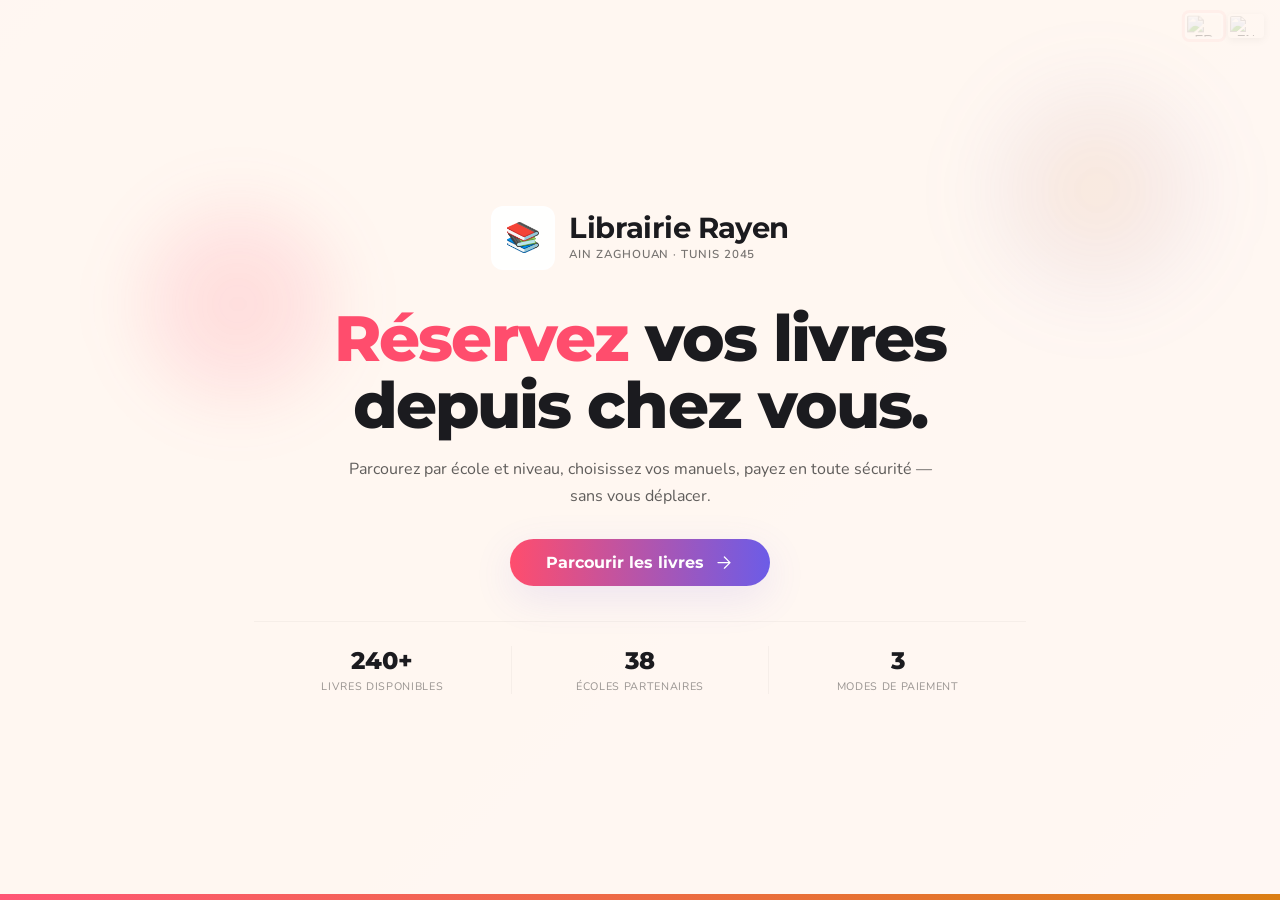
==== commit 726e2325: "Add files via upload" ====
--- a/index.html
+++ b/index.html
@@ -7,6 +7,7 @@
 <link href="https://fonts.googleapis.com/css2?family=Montserrat:wght@600;700&family=Nunito:wght@400;600&family=Sora:wght@400;500;600;700;800&family=Inter:wght@400;500;600&display=swap" rel="stylesheet">
 <script src="https://cdnjs.cloudflare.com/ajax/libs/jspdf/2.5.1/jspdf.umd.min.js"></script>
 <script src="https://cdnjs.cloudflare.com/ajax/libs/xlsx/0.18.5/xlsx.full.min.js"></script>
+<script src="book-image-utils.js"></script>
 <script src="https://www.gstatic.com/firebasejs/9.22.0/firebase-app-compat.js"></script>
 <script src="https://www.gstatic.com/firebasejs/9.22.0/firebase-database-compat.js"></script>
 <script src="https://www.gstatic.com/firebasejs/9.22.0/firebase-storage-compat.js"></script>
@@ -351,7 +352,7 @@
         <div id="acompteInputArea" style="display:flex;align-items:center;gap:4px;padding:0 10px 0 0">
           <input id="acompteInp" type="number" min="0" step="0.001" placeholder="30%" title="Laisser vide = 30% · Minimum 30% du total"
             style="width:72px;padding:3px 6px;border-radius:4px;border:none;font-size:.78rem;font-weight:600;outline:none;text-align:center;background:rgba(255,255,255,.9);color:#1B1B1F"
-            oninput="validateAcompteInp(this)" onchange="saveAcompteDefault(this)">
+            oninput="validateAcompteInp(this)">
           <span style="color:rgba(255,255,255,.7);font-size:.75rem">TND</span>
         </div>
       </div>
@@ -375,10 +376,10 @@
   </div>
   <div class="abody">
     <div class="tpanel on" id="tp-0"><div class="stats-row" id="statsRow"></div><div id="recentWrap"></div></div>
-    <div class="tpanel" id="tp-1"><div class="twrap"><table class="dtable"><thead><tr><th>#</th><th>Nom</th><th>Tél</th><th>Adresse</th><th>École</th><th>Niveau</th><th>Qté</th><th>Total</th><th>Paiement</th><th>Statut</th><th>Date</th><th>Action</th></tr></thead><tbody id="ordBody"></tbody></table></div><div id="ordMore" style="text-align:center;margin-top:10px"></div></div>
-    <div class="tpanel" id="tp-2"><div class="twrap"><table class="dtable"><thead><tr><th>#</th><th>Nom</th><th>Tél</th><th>École</th><th>Niveau</th><th>Qté</th><th>Total</th><th>Paiement</th><th>Statut</th><th>Date</th><th>Action</th></tr></thead><tbody id="resvBody"></tbody></table></div><div id="resvMore" style="text-align:center;margin-top:10px"></div></div>
-    <div class="tpanel" id="tp-3"><div class="twrap"><table class="dtable"><thead><tr><th>#</th><th>Nom</th><th>Tél</th><th>Adresse</th><th>Commandes</th><th>Dépensé</th><th>Dernière</th></tr></thead><tbody id="cliBody"></tbody></table></div><div id="cliMore" style="text-align:center;margin-top:10px"></div></div>
-    <div class="tpanel" id="tp-4"><div class="sec-h">🧾 <span data-t="receipts-list">Tous les reçus</span></div><div class="twrap" id="recWrap"></div><div id="recMore" style="text-align:center;margin-top:10px"></div></div>
+    <div class="tpanel" id="tp-1"><div class="sec-h" id="ordTotalBar" style="display:flex;justify-content:space-between;align-items:center">💰 <span>Total des commandes : <strong id="ordTotalVal">0.000 DT</strong></span></div><div class="twrap"><table class="dtable"><thead><tr><th>#</th><th>Nom</th><th>Tél</th><th>Adresse</th><th>École</th><th>Niveau</th><th>Qté</th><th>Total</th><th>Paiement</th><th>Statut</th><th>Date</th><th>Action</th></tr></thead><tbody id="ordBody"></tbody></table></div></div>
+    <div class="tpanel" id="tp-2"><div class="sec-h" id="resvTotalBar" style="display:flex;justify-content:space-between;align-items:center">💰 <span>Total des réservations : <strong id="resvTotalVal">0.000 DT</strong></span></div><div class="twrap"><table class="dtable"><thead><tr><th>#</th><th>Nom</th><th>Tél</th><th>École</th><th>Niveau</th><th>Qté</th><th>Total</th><th>Paiement</th><th>Statut</th><th>Date</th><th>Action</th></tr></thead><tbody id="resvBody"></tbody></table></div></div>
+    <div class="tpanel" id="tp-3"><div class="twrap"><table class="dtable"><thead><tr><th>#</th><th>Nom</th><th>Tél</th><th>Adresse</th><th>Commandes</th><th>Dépensé</th><th>Dernière</th></tr></thead><tbody id="cliBody"></tbody></table></div></div>
+    <div class="tpanel" id="tp-4"><div class="sec-h">🧾 <span data-t="receipts-list">Tous les reçus</span></div><div class="twrap" id="recWrap"></div></div>
     <div class="tpanel" id="tp-5">
       <div class="set-grid">
         <!-- Identity -->
@@ -462,11 +463,6 @@
             <div class="sl-col">
               <h4>Niveaux par école</h4>
               <select id="schoolForLv" onchange="renderLvTags()" style="width:100%;padding:6px 9px;border:1.5px solid var(--bd);border-radius:var(--rs);font-size:.78rem;outline:none;font-family:'Inter',sans-serif;margin-bottom:.4rem;background:var(--slate)"><option value="">— Sélectionner école —</option></select>
-              <div style="font-size:.7rem;font-weight:700;color:var(--tx3);margin-bottom:4px">Type d'école — générer les niveaux standards :</div>
-              <div class="trow" style="margin-top:0;margin-bottom:.5rem;flex-wrap:wrap">
-                <button class="tadd" style="background:#0EA5E9" title="GS, CP, CE1... 6ème...3ème... 2nde, 1ère, Terminale" onclick="generateStandardLevels('mission')">🏫 École de Mission</button>
-                <button class="tadd" style="background:#8B5CF6" title="Maternelle, Préparatoire, 1ère...6ème année primaire, 7-9ème année, 1-3ème secondaire, Bac" onclick="generateStandardLevels('privee')">🏛️ École Privée</button>
-              </div>
               <div class="tag-list" id="levelTags"></div>
               <div class="trow"><input class="tinp" id="newLv" placeholder="Ajouter un niveau..."><button class="tadd g" onclick="addLevel()">+ Add</button></div>
             </div>
@@ -484,14 +480,10 @@
             <div id="bookRows"></div>
             <button class="add-bk" onclick="addBookRow()">+ Ajouter un livre</button>
             <button class="save-btn" onclick="saveBooks()" style="margin-left:.5rem">💾 Sauvegarder</button>
-            <button class="save-btn" style="margin-left:.5rem;background:var(--orange);color:white" onclick="checkEanDuplicates()">🔍 Vérifier les EAN en double</button>
-            <button class="save-btn" style="margin-left:.5rem;background:#DC2626;color:white" onclick="dedupeCurrentList()">🧹 Supprimer les doublons de cette liste</button>
-            <button class="save-btn" style="margin-left:.5rem;background:#991B1B;color:white" onclick="dedupeBooksInLists()">🧹 Supprimer les doublons — toutes les écoles/niveaux</button>
             <label style="display:inline-flex;align-items:center;gap:.45rem;margin-left:.8rem;font-size:.78rem;color:var(--tx2);cursor:pointer" title="Recadre automatiquement l'image pour remplir la couverture sans bords blancs">
               <input type="checkbox" id="autoAdjustChk" onchange="autoAdjustImg=this.checked">
               ✂️ Ajuster l'image automatiquement
             </label>
-            <div id="eanDupReport" style="margin-top:12px"></div>
           </div>
         </div>
         <!-- Import Excel -->
@@ -539,18 +531,17 @@
               <div><div style="font-size:.68rem;font-weight:700;color:var(--tx3);margin-bottom:3px">EAN / REF</div><select id="xlColEan" class="adm-inp" style="width:100%;font-size:.8rem" onchange="xlUpdatePreview();xlCheckConflicts()"></select></div>
               <div><div style="font-size:.68rem;font-weight:700;color:var(--tx3);margin-bottom:3px">MATIÈRE <span style="font-weight:400">(opt.)</span></div><select id="xlColSubject" class="adm-inp" style="width:100%;font-size:.8rem" onchange="xlUpdatePreview();xlCheckConflicts()"><option value="-1">— Aucune —</option></select></div>
               <div><div style="font-size:.68rem;font-weight:700;color:var(--tx3);margin-bottom:3px">PRIX <span style="font-weight:400">(opt.)</span></div><select id="xlColPrix" class="adm-inp" style="width:100%;font-size:.8rem" onchange="xlUpdatePreview();xlCheckConflicts()"><option value="-1">— Aucune —</option></select></div>
-            </div>
-            <!-- École et Niveau détectés automatiquement (hidden) -->
-            <select id="xlColSchool" style="display:none"></select>
-            <select id="xlColLevel" style="display:none"></select>
-            <!-- Aperçu 4 colonnes livre uniquement -->
+              <div><div style="font-size:.68rem;font-weight:700;color:var(--tx3);margin-bottom:3px">ÉCOLE</div><select id="xlColSchool" class="adm-inp" style="width:100%;font-size:.8rem" onchange="xlUpdatePreview();xlCheckConflicts()"></select></div>
+              <div><div style="font-size:.68rem;font-weight:700;color:var(--tx3);margin-bottom:3px">NIVEAU / CLASSE</div><select id="xlColLevel" class="adm-inp" style="width:100%;font-size:.8rem" onchange="xlUpdatePreview();xlCheckConflicts()"></select></div>
+            </div>
+            <!-- Aperçu -->
             <div class="twrap" style="max-height:200px;overflow-y:auto;margin-bottom:14px">
               <table class="dtable">
-                <thead><tr><th>Titre / Désignation</th><th>EAN / Ref</th><th>Matière</th><th>Prix</th></tr></thead>
+                <thead><tr><th>Titre / Désignation</th><th>EAN / Ref</th><th>Matière</th><th>Prix</th><th>École</th><th>Niveau</th></tr></thead>
                 <tbody id="xlPrevBody"></tbody>
               </table>
             </div>
-            <button class="save-btn" id="xlImportBtn" onclick="doExcelImport()" style="background:var(--green);font-size:.9rem;padding:.55rem 1.6rem">✅ Importer automatiquement</button>
+            <button class="save-btn" onclick="doExcelImport()" style="background:var(--green);font-size:.9rem;padding:.55rem 1.6rem">✅ Importer automatiquement</button>
           </div>
         </div>
         <!-- Stockage & Backup -->
@@ -562,6 +553,7 @@
             <button class="save-btn" onclick="saveDataToStorage()" style="background:var(--green)">💾 Sauvegarder maintenant</button>
             <button class="save-btn" onclick="exportData()" style="background:var(--navy);color:white">📥 Exporter JSON</button>
             <button class="save-btn" onclick="clearAllData()" style="background:#D63031;color:white">🗑️ Réinitialiser données</button>
+            <button class="save-btn" onclick="fixDuplicateOrderIds()" style="background:var(--orange);color:white">🔧 Corriger numéros dupliqués</button>
           </div>
           <div style="margin-top:1rem;padding:.8rem;background:var(--slate);border-radius:var(--rs);font-size:.78rem;color:var(--tx3)">
             📊 <strong>Stockage local :</strong> <span id="storageInfo">—</span>
@@ -589,7 +581,7 @@
           <table class="dtable">
             <thead><tr>
               <th style="width:36px"><input type="checkbox" id="fourChkAll" onchange="fourSelAll(this.checked?1:0)" title="Tout cocher"></th>
-              <th>#</th><th>Type</th><th>Client</th><th>École / Niveau</th><th>Livres</th><th>Date</th>
+              <th>#</th><th>Type</th><th>Client</th><th>École / Niveau</th><th>Livres</th><th>Date</th><th>Statut fournisseur</th>
             </tr></thead>
             <tbody id="fourBody"></tbody>
           </table>
@@ -607,16 +599,15 @@
               <tbody id="fourResBody"></tbody>
             </table>
           </div>
-          <div style="margin-top:12px;display:flex;gap:.7rem;flex-wrap:wrap">
-            <button class="save-btn" style="background:var(--navy);color:white" onclick="dlFournisseurExcel()">📊 Télécharger Excel</button>
-            <button class="save-btn" style="background:var(--green);color:white" onclick="saveFournisseurHistory()">✅ Marquer comme envoyé au fournisseur</button>
-          </div>
-        </div>
-        <div class="sec-h" style="margin-top:24px">🕓 Historique des envois fournisseur</div>
-        <div style="font-size:.8rem;color:var(--tx2);margin-bottom:10px">Retrouvez ici les envois précédents — les commandes/réservations déjà incluses dans un envoi apparaissent avec le badge « ✅ Envoyé » dans la liste ci-dessus.</div>
+          <div style="margin-top:12px;display:flex;gap:.6rem;flex-wrap:wrap">
+            <button class="save-btn" style="background:var(--navy);color:white" onclick="dlFournisseurPDF()">📄 Télécharger PDF</button>
+            <button class="save-btn" style="background:var(--green);color:white" onclick="dlFournisseurExcel()">📊 Télécharger Excel</button>
+          </div>
+        </div>
+        <div class="sec-h" style="margin-top:28px">🕘 Historique des commandes envoyées</div>
         <div class="twrap">
           <table class="dtable">
-            <thead><tr><th>Date d'envoi</th><th>Commandes/Résa.</th><th>Titres</th><th>Exemplaires</th><th>Actions</th></tr></thead>
+            <thead><tr><th>Date</th><th>Titres</th><th>Qté totale</th><th>Sources</th><th>Action</th></tr></thead>
             <tbody id="fourHistBody"></tbody>
           </table>
         </div>
@@ -638,6 +629,6 @@
   </div>
 </div>
 
-<script src="script.js?v=43"></script>
+<script src="script.js?v=27"></script>
 </body>
 </html>
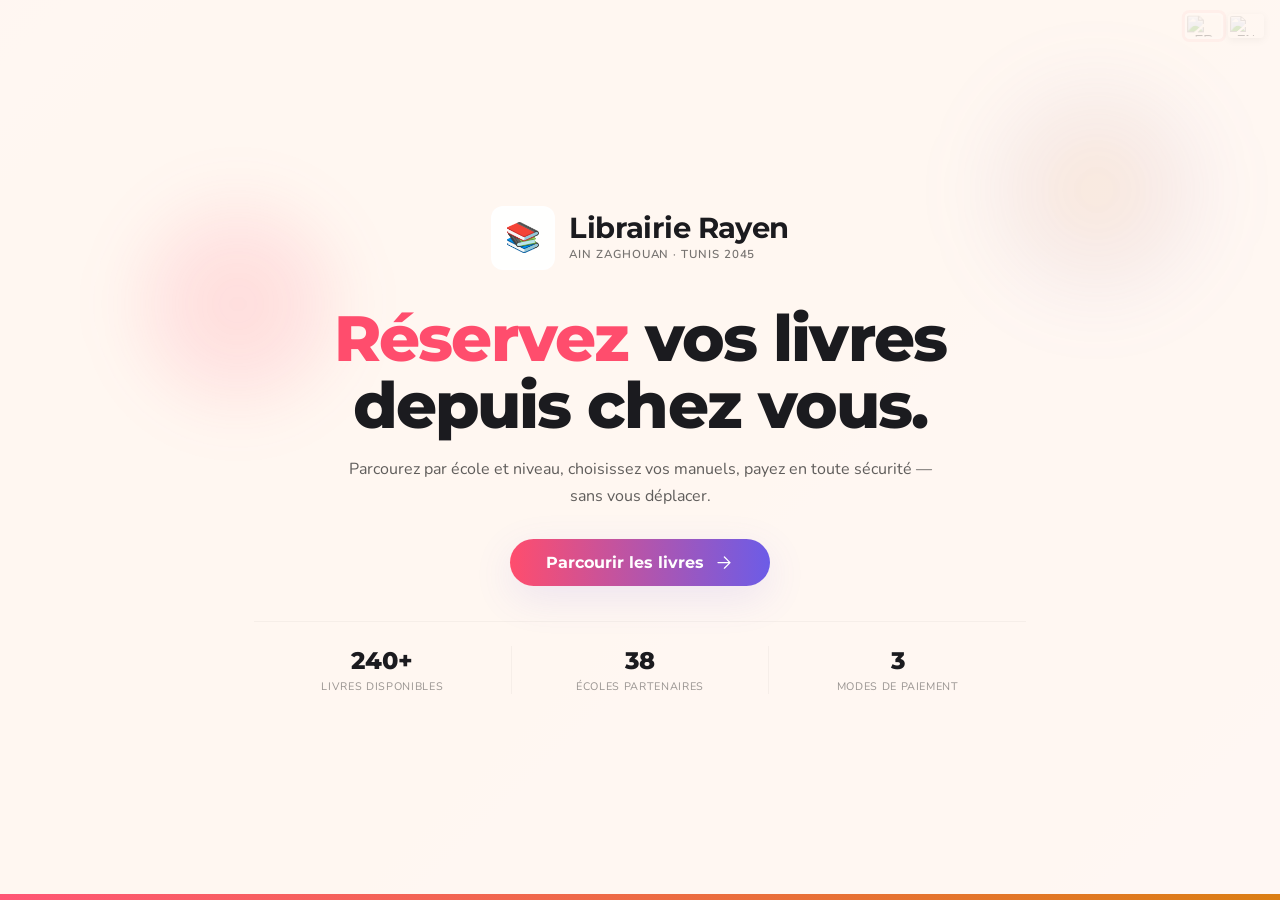
==== commit 3f8122e0: "Add files via upload" ====
--- a/index.html
+++ b/index.html
@@ -468,6 +468,15 @@
             </div>
           </div>
         </div>
+        <!-- Recherche livre → écoles -->
+        <div class="set-card" style="grid-column:1/-1">
+          <h3>🔍 Dans quelle école se trouve ce livre ?</h3>
+          <p style="font-size:.8rem;color:var(--tx3);margin-bottom:.75rem">Tapez un titre ou un EAN pour voir dans quelle(s) école(s) et niveau(x) ce livre est enregistré.</p>
+          <div style="display:flex;gap:.6rem;flex-wrap:wrap;margin-bottom:.75rem">
+            <input type="text" id="bookLocSearch" placeholder="Titre ou EAN du livre..." oninput="searchBookLocations(this.value)" style="flex:1;min-width:220px;padding:8px 12px;border:1.5px solid var(--bd);border-radius:var(--rs);font-size:.85rem;outline:none;font-family:'Inter',sans-serif;background:var(--slate)">
+          </div>
+          <div id="bookLocResults"></div>
+        </div>
         <!-- Books editor -->
         <div class="set-card" style="grid-column:1/-1">
           <h3>📚 Livres, EANs & Prix</h3>
